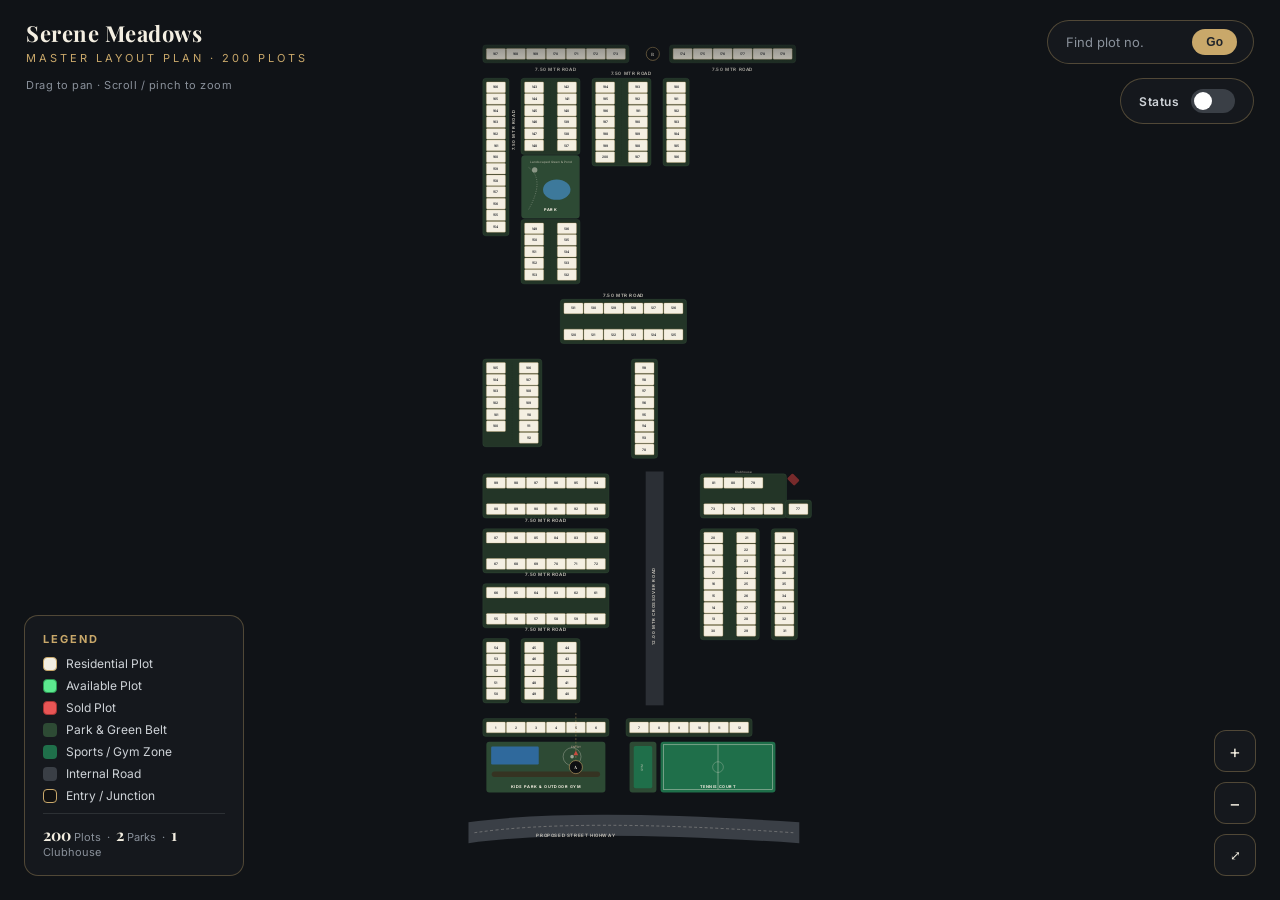
==== siteplan.html @ c96eb047 "Add interactive site plan with status toggle and hover details" ====
<!DOCTYPE html>
<html lang="en">
<head>
<meta charset="UTF-8">
<title>Master Layout Plan</title>
<meta name="viewport" content="width=device-width, initial-scale=1.0">
<style>
  @import url('https://fonts.googleapis.com/css2?family=Playfair+Display:wght@600;700&family=Inter:wght@400;500;600;700&display=swap');

  :root{
    --bg:#101317;
    --panel:#171b20cc;
    --panel-solid:#171b20;
    --gold:#c9a86a;
    --gold-soft:#c9a86a55;
    --road:#3a3f46;
    --road-dark:#2b2f35;
    --cream:#f4efe2;
    --cream-line:#c9a86a;
    --ink:#20242a;
    --hedge:#233527;
    --hedge-line:#3a5940;
    --green:#2d4a34;
    --pond:#3f7ea6;
    --text-soft:#cfd3d8;
    --text-mute:#8a919b;
  }
  *{box-sizing:border-box;}
  html,body{margin:0;padding:0;height:100%;background:var(--bg);font-family:'Inter',sans-serif;overflow:hidden;}

  #app{position:relative;width:100vw;height:100vh;}

  header{
    position:absolute;top:0;left:0;right:0;z-index:20;
    display:flex;align-items:center;justify-content:space-between;
    padding:18px 26px;
    background:linear-gradient(180deg,rgba(16,19,23,0.95),rgba(16,19,23,0));
    pointer-events:none;
  }
  header .brand{pointer-events:auto;}
  header h1{
    font-family:'Playfair Display',serif;
    color:var(--cream);font-size:22px;font-weight:700;margin:0;letter-spacing:.5px;
  }
  header .sub{color:var(--gold);font-size:11px;letter-spacing:3px;text-transform:uppercase;margin-top:3px;}

  #searchWrap{pointer-events:auto;display:flex;align-items:center;gap:8px;background:var(--panel);
    border:1px solid var(--gold-soft);border-radius:30px;padding:8px 16px;backdrop-filter:blur(8px);}
  #searchWrap input{background:transparent;border:none;outline:none;color:var(--cream);font-size:13px;width:120px;font-family:'Inter',sans-serif;}
  #searchWrap input::placeholder{color:var(--text-mute);}
  #searchWrap button{background:var(--gold);border:none;color:#20242a;font-weight:600;font-size:12px;
    padding:6px 14px;border-radius:20px;cursor:pointer;}
  #searchMsg{position:absolute;top:78px;right:26px;z-index:20;color:#e88;font-size:12px;background:var(--panel);
    padding:6px 12px;border-radius:8px;display:none;border:1px solid #a44;}

  #viewport{position:absolute;inset:0;cursor:grab;touch-action:none;}
  #viewport.grabbing{cursor:grabbing;}
  svg{display:block;}

  .plot{fill:var(--cream);stroke:var(--cream-line);stroke-width:1;transition:fill .15s;}
  .plot:hover{fill:#fff8e8;}
  .plot.highlight{fill:#ffd77a;stroke:#7a5b1e;stroke-width:2;}
  .plot.sold{fill:#e85555;stroke:#a33333;stroke-width:1.5;}
  .plot.available{fill:#5ce88f;stroke:#2a9651;stroke-width:1.5;}
  .plot-num{fill:var(--ink);font-size:11px;font-family:'Inter',sans-serif;font-weight:600;text-anchor:middle;pointer-events:none;}
  .hedge{fill:var(--hedge);stroke:var(--hedge-line);stroke-width:1;}
  .road-label{fill:#e7e2d6;font-size:15px;letter-spacing:2px;font-family:'Inter',sans-serif;font-weight:600;text-anchor:middle;opacity:.85;}
  .road-label-v{fill:#e7e2d6;font-size:14px;letter-spacing:2px;font-family:'Inter',sans-serif;font-weight:600;opacity:.85;}
  .amenity-label{fill:var(--cream);font-size:13px;font-weight:700;font-family:'Inter',sans-serif;letter-spacing:1.5px;text-anchor:middle;}
  .amenity-sub{fill:#d9d3c2;font-size:10px;font-family:'Inter',sans-serif;text-anchor:middle;opacity:.85;}
  .node-label{fill:var(--cream);font-size:15px;font-weight:700;font-family:'Playfair Display',serif;text-anchor:middle;}

  #controls{position:absolute;bottom:24px;right:24px;z-index:20;display:flex;flex-direction:column;gap:10px;}
  .ctrl-btn{width:42px;height:42px;border-radius:12px;border:1px solid var(--gold-soft);
    background:var(--panel);color:var(--cream);font-size:18px;display:flex;align-items:center;justify-content:center;
    cursor:pointer;backdrop-filter:blur(8px);user-select:none;}
  .ctrl-btn:active{background:var(--gold);color:#20242a;}

  #legend{position:absolute;bottom:24px;left:24px;z-index:20;background:var(--panel);border:1px solid var(--gold-soft);
    border-radius:14px;padding:16px 18px;backdrop-filter:blur(8px);max-width:220px;}
  #legend h3{margin:0 0 10px;color:var(--gold);font-size:11px;letter-spacing:2px;text-transform:uppercase;font-family:'Inter',sans-serif;}
  .leg-row{display:flex;align-items:center;gap:9px;margin-bottom:7px;font-size:12px;color:var(--text-soft);}
  .swatch{width:14px;height:14px;border-radius:4px;flex-shrink:0;}
  #legend .stat{margin-top:10px;padding-top:10px;border-top:1px solid #ffffff1a;color:var(--text-mute);font-size:11px;}
  #legend .stat b{color:var(--cream);font-size:16px;font-family:'Playfair Display',serif;}
  
  #statusToggle{position:absolute;top:78px;right:26px;z-index:20;background:var(--panel);border:1px solid var(--gold-soft);
    border-radius:30px;padding:10px 18px;backdrop-filter:blur(8px);display:flex;align-items:center;gap:12px;
    font-size:12px;color:var(--text-soft);cursor:pointer;user-select:none;}
  #statusToggle:hover{border-color:var(--gold);}
  #statusToggle .label{font-weight:600;letter-spacing:.5px;}
  .toggle-switch{position:relative;width:44px;height:24px;background:#3a3f46;border-radius:12px;transition:background .3s;}
  .toggle-switch.active{background:var(--gold);}
  .toggle-slider{position:absolute;top:3px;left:3px;width:18px;height:18px;background:#fff;border-radius:50%;
    transition:transform .3s;}
  .toggle-switch.active .toggle-slider{transform:translateX(20px);}
  #statusStats{margin-left:8px;font-size:11px;color:var(--text-mute);display:none;}
  #statusStats.show{display:inline;}
  #statusStats .sold-count{color:#e85555;font-weight:700;}
  #statusStats .available-count{color:#5ce88f;font-weight:700;}

  #hint{position:absolute;top:78px;left:26px;z-index:15;color:var(--text-mute);font-size:11px;letter-spacing:.5px;pointer-events:none;}

  #tooltip{position:absolute;z-index:30;background:var(--panel-solid);border:1px solid var(--gold);
    border-radius:10px;padding:14px 18px;backdrop-filter:blur(10px);pointer-events:none;
    display:none;box-shadow:0 8px 24px rgba(0,0,0,0.5);min-width:200px;}
  #tooltip.show{display:block;}
  #tooltip .plot-title{color:var(--gold);font-size:15px;font-weight:700;margin-bottom:8px;
    font-family:'Playfair Display',serif;}
  #tooltip .plot-detail{color:var(--text-soft);font-size:12px;margin:4px 0;display:flex;
    justify-content:space-between;gap:16px;}
  #tooltip .plot-detail .label{color:var(--text-mute);}
  #tooltip .plot-detail .value{font-weight:600;color:var(--cream);}
  #tooltip .plot-tags{margin-top:8px;display:flex;gap:6px;flex-wrap:wrap;}
  #tooltip .tag{background:var(--gold-soft);color:var(--gold);font-size:10px;padding:3px 8px;
    border-radius:4px;font-weight:600;letter-spacing:.5px;}
  #tooltip .tag.status-sold{background:#e8555520;color:#e85555;border:1px solid #e85555;}
  #tooltip .tag.status-available{background:#5ce88f20;color:#5ce88f;border:1px solid#2a9651;}
</style>
</head>
<body>
<div id="app">
  <header>
    <div class="brand">
      <h1>Serene Meadows</h1>
      <div class="sub">Master Layout Plan · 200 Plots</div>
    </div>
    <div id="searchWrap">
      <input id="plotSearch" type="text" placeholder="Find plot no." />
      <button onclick="findPlot()">Go</button>
    </div>
  </header>
  <div id="hint">Drag to pan · Scroll / pinch to zoom</div>
  <div id="searchMsg">Plot not found</div>

  <div id="statusToggle" onclick="toggleStatus()">
    <span class="label">Status</span>
    <div class="toggle-switch" id="toggleSwitch">
      <div class="toggle-slider"></div>
    </div>
    <span id="statusStats">
      <span class="sold-count" id="soldCount">0</span> Sold · 
      <span class="available-count" id="availableCount">0</span> Available
    </span>
  </div>

  <div id="viewport">
    <svg id="canvas" xmlns="http://www.w3.org/2000/svg">
      <g id="world"></g>
    </svg>
  </div>

  <div id="legend">
    <h3>Legend</h3>
    <div class="leg-row"><span class="swatch" style="background:var(--cream);border:1px solid var(--cream-line);"></span>Residential Plot</div>
    <div class="leg-row"><span class="swatch" style="background:#5ce88f;border:1px solid #2a9651;"></span>Available Plot</div>
    <div class="leg-row"><span class="swatch" style="background:#e85555;border:1px solid #a33333;"></span>Sold Plot</div>
    <div class="leg-row"><span class="swatch" style="background:var(--green);"></span>Park &amp; Green Belt</div>
    <div class="leg-row"><span class="swatch" style="background:#1f6f4a;"></span>Sports / Gym Zone</div>
    <div class="leg-row"><span class="swatch" style="background:var(--road);"></span>Internal Road</div>
    <div class="leg-row"><span class="swatch" style="background:#111;border:1px solid var(--gold);"></span>Entry / Junction</div>
    <div class="stat"><b>200</b> Plots &nbsp;·&nbsp; <b>2</b> Parks &nbsp;·&nbsp; <b>1</b> Clubhouse</div>
  </div>

  <div id="controls">
    <div class="ctrl-btn" onclick="zoomBy(1.25)">+</div>
    <div class="ctrl-btn" onclick="zoomBy(0.8)">−</div>
    <div class="ctrl-btn" onclick="fitToScreen()" style="font-size:13px;">⤢</div>
  </div>

  <div id="tooltip">
    <div class="plot-title"></div>
    <div class="plot-detail"><span class="label">Width:</span><span class="value" id="tt-width"></span></div>
    <div class="plot-detail"><span class="label">Depth:</span><span class="value" id="tt-depth"></span></div>
    <div class="plot-detail"><span class="label">Area (Marla):</span><span class="value" id="tt-marla"></span></div>
    <div class="plot-detail"><span class="label">Area (Sq.Yd):</span><span class="value" id="tt-sqyd"></span></div>
    <div class="plot-tags"></div>
  </div>
</div>

<script>
/* ============================= LAYOUT ENGINE ============================= */
const PW=64, PH=36, GAP=3, CORR=46, RCORR=52, MARGIN=60, LANE_GAP=64, ROAD_GAP=76;
let world = [];
let plotPositions = {}; // number -> {x,y,w,h}
let bx0=1e9,by0=1e9,bx1=-1e9,by1=-1e9;

/* ============================= PLOT DATA ============================= */
const plotData = {
  1: { width: 21.88294, depth: 50.4587, marla: 124.9953, sqyd: 217.1566, tags: "FRONT + PARK", status: "sold" },
  2: { width: 22.64, depth: 50.46, marla: 126.87, sqyd: 220.4176, tags: "FRONT + PARK", status: "sold" },
  3: { width: 22.64, depth: 50.46, marla: 126.87, sqyd: 220.4176, tags: "FRONT + PARK", status: "available" },
  4: { width: 22.63752, depth: 50.46, marla: 126.87, sqyd: 220.4176, tags: "FRONT + PARK", status: "available" },
  5: { width: 22.63752, depth: 50.46, marla: 126.87, sqyd: 220.4176, tags: "FRONT + PARK", status: "sold" },
  6: { width: 27.36187, depth: 50.46, marla: 144.65, sqyd: 251.3035, tags: "FRONT + CORNER + ROAD +", status: "available" },
  7: { width: 24.08107, depth: 50.46, marla: 125.71, sqyd: 218.4028, tags: "FRONT + CORNER + ROAD +", status: "sold" },
  8: { width: 22.50629, depth: 50.46, marla: 126.13, sqyd: 219.1298, tags: "FRONT + PARK", status: "available" },
  9: { width: 22.50629, depth: 50.46, marla: 126.13, sqyd: 219.1298, tags: "FRONT + PARK", status: "available" },
  10: { width: 22.50629, depth: 50.46, marla: 126.13, sqyd: 219.1298, tags: "FRONT + PARK", status: "sold" },
  11: { width: 22.50629, depth: 50.46, marla: 126.13, sqyd: 219.1298, tags: "FRONT + PARK", status: "available" },
  12: { width: 21.7517, depth: 50.46, marla: 132.81, sqyd: 230.7406, tags: "FRONT + PARK", status: "sold" },
  13: { width: 29.5272, depth: 39.37, marla: 119.87, sqyd: 208.246, tags: "CORNER + ROAD", status: "available" },
  14: { width: 24.606, depth: 39.37, marla: 107.6, sqyd: 186.9354, tags: "ROAD", status: "sold" },
  15: { width: 24.606, depth: 39.37, marla: 107.6, sqyd: 186.9354, tags: "ROAD", status: "available" },
  16: { width: 24.606, depth: 39.37, marla: 107.6, sqyd: 186.9354, tags: "ROAD", status: "available" },
  17: { width: 24.606, depth: 39.37, marla: 107.6, sqyd: 186.9354, tags: "ROAD", status: "sold" },
  18: { width: 24.606, depth: 39.37, marla: 107.6, sqyd: 186.9354, tags: "ROAD", status: "available" },
  19: { width: 24.606, depth: 39.37, marla: 107.6, sqyd: 186.9354, tags: "ROAD", status: "sold" },
  20: { width: 26.2464, depth: 39.37, marla: 105.52, sqyd: 183.3213, tags: "CORNER + ROAD", status: "available" },
  21: { width: 29.5272, depth: 32.81, marla: 102.4, sqyd: 177.9002, tags: "CORNER", status: "sold" },
  22: { width: 19.6848, depth: 32.81, marla: 71.73, sqyd: 124.6236, tags: "N.A.", status: "available" },
  23: { width: 19.6848, depth: 32.81, marla: 71.73, sqyd: 124.6236, tags: "N.A.", status: "available" },
  24: { width: 19.6848, depth: 32.81, marla: 71.73, sqyd: 124.6236, tags: "N.A.", status: "sold" },
  25: { width: 19.6848, depth: 32.81, marla: 71.73, sqyd: 124.6236, tags: "N.A.", status: "available" },
  26: { width: 19.6848, depth: 32.81, marla: 71.73, sqyd: 124.6236, tags: "N.A.", status: "available" },
  27: { width: 19.6848, depth: 32.81, marla: 71.73, sqyd: 124.6236, tags: "N.A.", status: "sold" },
  28: { width: 19.6848, depth: 32.81, marla: 71.73, sqyd: 124.6236, tags: "N.A.", status: "available" },
  29: { width: 19.6848, depth: 32.81, marla: 71.73, sqyd: 124.6236, tags: "N.A.", status: "available" },
  30: { width: 26.2464, depth: 32.81, marla: 90.44, sqyd: 157.1296, tags: "CORNER", status: "sold" },
  31: { width: 19.6848, depth: 35.76, marla: 74.66, sqyd: 129.7124, tags: "CORNER", status: "available" },
  32: { width: 22.9656, depth: 33.99, marla: 88.95, sqyd: 154.5332, tags: "N.A.", status: "available" },
  33: { width: 22.9656, depth: 33.27, marla: 85.57, sqyd: 148.6552, tags: "N.A.", status: "sold" },
  34: { width: 22.9656, depth: 33, marla: 84.53, sqyd: 146.8481, tags: "N.A.", status: "available" },
  35: { width: 22.9656, depth: 33.27, marla: 83.86, sqyd: 145.685, tags: "N.A.", status: "available" },
  36: { width: 22.9656, depth: 32.74, marla: 83.19, sqyd: 144.5218, tags: "N.A.", status: "sold" },
  37: { width: 22.9656, depth: 32.48, marla: 82.52, sqyd: 143.3587, tags: "N.A.", status: "available" },
  38: { width: 22.9656, depth: 32.22, marla: 81.85, sqyd: 142.1955, tags: "N.A.", status: "available" },
  39: { width: 32.808, depth: 31.95, marla: 115.79, sqyd: 201.1632, tags: "N.A.", status: "sold" },
  40: { width: 24.606, depth: 39.37, marla: 98.35, sqyd: 170.8589, tags: "CORNER + ROAD", status: "available" },
  41: { width: 24.606, depth: 39.37, marla: 107.6, sqyd: 186.9354, tags: "ROAD", status: "sold" },
  42: { width: 24.606, depth: 39.37, marla: 107.6, sqyd: 186.9354, tags: "ROAD", status: "available" },
  43: { width: 24.606, depth: 39.37, marla: 107.6, sqyd: 186.9354, tags: "ROAD", status: "available" },
  44: { width: 24.606, depth: 39.37, marla: 98.35, sqyd: 170.8589, tags: "CORNER + ROAD", status: "sold" },
  45: { width: 24.606, depth: 39.37, marla: 102.4, sqyd: 177.9002, tags: "CORNER", status: "available" },
  46: { width: 24.606, depth: 39.01, marla: 106.61, sqyd: 185.2114, tags: "N.A.", status: "available" },
  47: { width: 24.606, depth: 38.65, marla: 105.63, sqyd: 183.5082, tags: "N.A.", status: "sold" },
  48: { width: 24.606, depth: 38.29, marla: 104.64, sqyd: 181.7843, tags: "N.A.", status: "available" },
  49: { width: 24.606, depth: 37.96, marla: 98.54, sqyd: 171.1913, tags: "CORNER", status: "available" },
  50: { width: 24.606, depth: 39.37, marla: 102.4, sqyd: 177.9002, tags: "CORNER", status: "sold" },
  51: { width: 24.606, depth: 39.37, marla: 107.6, sqyd: 186.9354, tags: "N.A.", status: "available" },
  52: { width: 24.606, depth: 39.37, marla: 107.6, sqyd: 186.9354, tags: "N.A.", status: "sold" },
  53: { width: 24.606, depth: 39.37, marla: 107.6, sqyd: 186.9354, tags: "N.A.", status: "available" },
  54: { width: 24.606, depth: 39.37, marla: 102.4, sqyd: 177.9002, tags: "CORNER", status: "available" },
  55: { width: 20.57062, depth: 39.37, marla: 88.75, sqyd: 154.1801, tags: "N.A.", status: "sold" },
  56: { width: 24.606, depth: 39.37, marla: 107.6, sqyd: 186.9354, tags: "N.A.", status: "available" },
  57: { width: 24.606, depth: 39.37, marla: 107.6, sqyd: 186.9354, tags: "N.A.", status: "available" },
  58: { width: 24.606, depth: 39.37, marla: 107.6, sqyd: 186.9354, tags: "N.A.", status: "sold" },
  59: { width: 24.606, depth: 39.37, marla: 107.6, sqyd: 186.9354, tags: "N.A.", status: "available" },
  60: { width: 24.606, depth: 39.37, marla: 98.35, sqyd: 170.8589, tags: "CORNER + ROAD", status: "sold" },
  61: { width: 24.606, depth: 39.37, marla: 98.35, sqyd: 170.8589, tags: "CORNER + ROAD", status: "available" },
  62: { width: 24.606, depth: 39.37, marla: 107.6, sqyd: 186.9354, tags: "N.A.", status: "available" },
  63: { width: 24.606, depth: 39.37, marla: 107.6, sqyd: 186.9354, tags: "N.A.", status: "sold" },
  64: { width: 24.606, depth: 39.37, marla: 107.6, sqyd: 186.9354, tags: "N.A.", status: "available" },
  65: { width: 24.606, depth: 39.37, marla: 107.6, sqyd: 186.9354, tags: "N.A.", status: "available" },
  66: { width: 24.606, depth: 39.37, marla: 98.35, sqyd: 170.8589, tags: "N.A.", status: "sold" },
  67: { width: 22.01417, depth: 39.37, marla: 95.09, sqyd: 165.2093, tags: "N.A.", status: "available" },
  68: { width: 24.606, depth: 39.37, marla: 107.6, sqyd: 186.9354, tags: "N.A.", status: "available" },
  69: { width: 24.606, depth: 39.37, marla: 107.6, sqyd: 186.9354, tags: "N.A.", status: "sold" },
  70: { width: 24.606, depth: 39.37, marla: 107.6, sqyd: 186.9354, tags: "N.A.", status: "available" },
  71: { width: 24.606, depth: 39.37, marla: 107.6, sqyd: 186.9354, tags: "N.A.", status: "available" },
  72: { width: 24.606, depth: 39.37, marla: 98.35, sqyd: 170.8589, tags: "CORNER + ROAD", status: "sold" },
  73: { width: 27.8868, depth: 39.37, marla: 112.69, sqyd: 195.7836, tags: "CORNER + ROAD", status: "available" },
  74: { width: 22.9656, depth: 39.37, marla: 100.43, sqyd: 174.473, tags: "N.A.", status: "sold" },
  75: { width: 22.9656, depth: 39.37, marla: 100.43, sqyd: 174.473, tags: "N.A.", status: "available" },
  76: { width: 22.9656, depth: 39.37, marla: 100.43, sqyd: 174.473, tags: "PARK", status: "available" },
  77: { width: 54.1332, depth: 30.97, marla: 188.18, sqyd: 326.9292, tags: "PARK", status: "sold" },
  78: { width: 37.07304, depth: 30.28, marla: 83.22, sqyd: 144.5841, tags: "PARK", status: "available" },
  79: { width: 22.9656, depth: 39.37, marla: 100.43, sqyd: 174.473, tags: "PARK", status: "available" },
  80: { width: 22.9656, depth: 39.37, marla: 100.43, sqyd: 174.473, tags: "N.A.", status: "sold" },
  81: { width: 27.8868, depth: 39.37, marla: 112.69, sqyd: 195.7836, tags: "CORNER + ROAD", status: "available" },
  82: { width: 24.606, depth: 39.37, marla: 98.35, sqyd: 170.8589, tags: "CORNER + ROAD", status: "available" },
  83: { width: 24.606, depth: 39.37, marla: 107.6, sqyd: 186.9354, tags: "N.A.", status: "sold" },
  84: { width: 24.606, depth: 39.37, marla: 107.6, sqyd: 186.9354, tags: "N.A.", status: "available" },
  85: { width: 24.606, depth: 39.37, marla: 107.6, sqyd: 186.9354, tags: "N.A.", status: "available" },
  86: { width: 24.606, depth: 39.37, marla: 107.6, sqyd: 186.9354, tags: "N.A.", status: "sold" },
  87: { width: 22.01417, depth: 39.37, marla: 97.47, sqyd: 169.3427, tags: "N.A.", status: "available" },
  88: { width: 22.5391, depth: 39.37, marla: 99.31, sqyd: 172.5413, tags: "N.A.", status: "available" },
  89: { width: 24.606, depth: 39.37, marla: 107.6, sqyd: 186.9354, tags: "N.A.", status: "sold" },
  90: { width: 24.606, depth: 39.37, marla: 107.6, sqyd: 186.9354, tags: "N.A.", status: "available" },
  91: { width: 24.606, depth: 39.37, marla: 107.6, sqyd: 186.9354, tags: "N.A.", status: "available" },
  92: { width: 24.606, depth: 39.37, marla: 107.6, sqyd: 186.9354, tags: "N.A.", status: "sold" },
  93: { width: 24.606, depth: 39.37, marla: 98.35, sqyd: 170.8589, tags: "CORNER + ROAD", status: "available" },
  94: { width: 24.606, depth: 39.37, marla: 98.35, sqyd: 170.8589, tags: "CORNER + ROAD", status: "available" },
  95: { width: 24.606, depth: 39.37, marla: 107.6, sqyd: 186.9354, tags: "N.A.", status: "sold" },
  96: { width: 24.606, depth: 39.37, marla: 107.6, sqyd: 186.9354, tags: "N.A.", status: "available" },
  97: { width: 24.606, depth: 39.37, marla: 107.6, sqyd: 186.9354, tags: "N.A.", status: "available" },
  98: { width: 24.606, depth: 39.37, marla: 107.6, sqyd: 186.9354, tags: "N.A.", status: "sold" },
  99: { width: 22.5391, depth: 39.37, marla: 97.88, sqyd: 170.0489, tags: "N.A.", status: "available" },
  100: { width: 24.606, depth: 39.37, marla: 98.35, sqyd: 170.8589, tags: "CORNER + ROAD", status: "sold" },
  101: { width: 24.606, depth: 39.37, marla: 107.6, sqyd: 186.9354, tags: "ROAD" },
  102: { width: 24.606, depth: 39.37, marla: 107.6, sqyd: 186.9354, tags: "ROAD" },
  103: { width: 24.606, depth: 39.37, marla: 107.6, sqyd: 186.9354, tags: "ROAD" },
  104: { width: 24.606, depth: 39.37, marla: 107.6, sqyd: 186.9354, tags: "ROAD" },
  105: { width: 24.606, depth: 39.37, marla: 98.35, sqyd: 170.8589, tags: "CORNER + ROAD" },
  106: { width: 24.606, depth: 32.81, marla: 78.49, sqyd: 136.359, tags: "CORNER" },
  107: { width: 19.6848, depth: 32.81, marla: 71.73, sqyd: 124.6236, tags: "N.A." },
  108: { width: 19.6848, depth: 32.81, marla: 71.73, sqyd: 124.6236, tags: "N.A." },
  109: { width: 19.6848, depth: 32.81, marla: 71.73, sqyd: 124.6236, tags: "N.A." },
  110: { width: 19.6848, depth: 32.81, marla: 71.73, sqyd: 124.6236, tags: "N.A." },
  111: { width: 19.6848, depth: 32.81, marla: 71.73, sqyd: 124.6236, tags: "N.A." },
  112: { width: 26.2464, depth: 32.81, marla: 90.44, sqyd: 157.1296, tags: "CORNER" },
  113: { width: 19.84884, depth: 39.96, marla: 88.1, sqyd: 153.0585, tags: "N.A." },
  114: { width: 29.75686, depth: 29.53, marla: 97.96, sqyd: 170.1943, tags: "N.A." },
  115: { width: 29.98651, depth: 29.53, marla: 97.21, sqyd: 168.8857, tags: "N.A." },
  116: { width: 29.5272, depth: 29.53, marla: 96.46, sqyd: 167.5772, tags: "N.A." },
  117: { width: 29.29754, depth: 29.53, marla: 95.76, sqyd: 166.3725, tags: "N.A." },
  118: { width: 29.1007, depth: 29.53, marla: 95.06, sqyd: 165.147, tags: "N.A." },
  119: { width: 28.87104, depth: 36.88, marla: 68.1, sqyd: 118.3093, tags: "CORNER" },
  120: { width: 22.9656, depth: 32.81, marla: 78.49, sqyd: 136.359, tags: "CORNER + ROAD" },
  121: { width: 19.6848, depth: 32.81, marla: 71.73, sqyd: 124.6236, tags: "N.A." },
  122: { width: 19.6848, depth: 32.81, marla: 71.73, sqyd: 124.6236, tags: "N.A." },
  123: { width: 19.6848, depth: 32.81, marla: 71.73, sqyd: 124.6236, tags: "N.A." },
  124: { width: 19.6848, depth: 32.81, marla: 71.73, sqyd: 124.6236, tags: "N.A." },
  125: { width: 22.9656, depth: 32.81, marla: 83.93, sqyd: 145.8096, tags: "N.A." },
  126: { width: 22.9656, depth: 32.81, marla: 83.93, sqyd: 145.8096, tags: "N.A." },
  127: { width: 19.6848, depth: 32.81, marla: 71.73, sqyd: 124.6236, tags: "N.A." },
  128: { width: 19.6848, depth: 32.81, marla: 71.73, sqyd: 124.6236, tags: "N.A." },
  129: { width: 19.6848, depth: 32.81, marla: 71.73, sqyd: 124.6236, tags: "N.A." },
  130: { width: 19.6848, depth: 32.81, marla: 71.73, sqyd: 124.6236, tags: "N.A." },
  131: { width: 22.9656, depth: 32.81, marla: 78.49, sqyd: 136.359, tags: "CORNER + ROAD + PARK" },
  132: { width: 29.5272, depth: 39.37, marla: 119.87, sqyd: 208.246, tags: "CORNER + ROAD" },
  133: { width: 22.9656, depth: 39.37, marla: 100.43, sqyd: 174.473, tags: "ROAD" },
  134: { width: 22.9656, depth: 39.37, marla: 100.43, sqyd: 174.473, tags: "ROAD" },
  135: { width: 22.9656, depth: 39.37, marla: 100.43, sqyd: 174.473, tags: "ROAD" },
  136: { width: 22.9656, depth: 39.37, marla: 100.43, sqyd: 174.473, tags: "ROAD + PARK" },
  137: { width: 22.9656, depth: 39.37, marla: 100.43, sqyd: 174.473, tags: "ROAD + PARK" },
  138: { width: 22.9656, depth: 39.37, marla: 100.43, sqyd: 174.473, tags: "ROAD" },
  139: { width: 22.9656, depth: 39.37, marla: 100.43, sqyd: 174.473, tags: "ROAD" },
  140: { width: 22.9656, depth: 39.37, marla: 100.43, sqyd: 174.473, tags: "ROAD" },
  141: { width: 22.9656, depth: 39.37, marla: 100.43, sqyd: 174.473, tags: "ROAD" },
  142: { width: 28.24769, depth: 39.37, marla: 114.27, sqyd: 198.5254, tags: "CORNER + ROAD" },
  143: { width: 28.24769, depth: 39.37, marla: 118.32, sqyd: 205.5666, tags: "CORNER" },
  144: { width: 22.9656, depth: 39.37, marla: 100.43, sqyd: 174.473, tags: "N.A." },
  145: { width: 22.9656, depth: 39.37, marla: 100.43, sqyd: 174.473, tags: "N.A." },
  146: { width: 22.9656, depth: 39.37, marla: 100.43, sqyd: 174.473, tags: "N.A." },
  147: { width: 22.9656, depth: 39.37, marla: 100.43, sqyd: 174.473, tags: "N.A." },
  148: { width: 22.9656, depth: 39.37, marla: 100.43, sqyd: 174.473, tags: "PARK" },
  149: { width: 22.9656, depth: 39.37, marla: 100.43, sqyd: 174.473, tags: "PARK" },
  150: { width: 22.9656, depth: 39.37, marla: 100.43, sqyd: 174.473, tags: "N.A." },
  151: { width: 22.9656, depth: 39.37, marla: 100.43, sqyd: 174.473, tags: "N.A." },
  152: { width: 22.9656, depth: 39.37, marla: 100.43, sqyd: 174.473, tags: "N.A." },
  153: { width: 29.5272, depth: 39.37, marla: 123.92, sqyd: 215.2872, tags: "CORNER" },
  154: { width: 22.9656, depth: 41.5, marla: 131.36, sqyd: 228.2065, tags: "CORNER" },
  155: { width: 22.9656, depth: 41.27, marla: 105.57, sqyd: 183.4044, tags: "N.A." },
  156: { width: 22.9656, depth: 41.08, marla: 105.03, sqyd: 182.4697, tags: "N.A." },
  157: { width: 22.9656, depth: 40.88, marla: 104.53, sqyd: 181.5973, tags: "N.A." },
  158: { width: 22.9656, depth: 40.65, marla: 103.98, sqyd: 180.6419, tags: "PARK" },
  159: { width: 22.9656, depth: 40.45, marla: 103.44, sqyd: 179.7072, tags: "PARK" },
  160: { width: 24.606, depth: 40.22, marla: 110.24, sqyd: 191.5257, tags: "PARK" },
  161: { width: 22.9656, depth: 40.03, marla: 109.66, sqyd: 190.5079, tags: "PARK" },
  162: { width: 22.9656, depth: 39.83, marla: 109.12, sqyd: 189.5732, tags: "N.A." },
  163: { width: 22.9656, depth: 39.6, marla: 108.53, sqyd: 188.5555, tags: "N.A." },
  164: { width: 22.9656, depth: 39.5, marla: 108.09, sqyd: 187.787, tags: "N.A." },
  165: { width: 22.9656, depth: 38.32, marla: 106.34, sqyd: 184.7545, tags: "N.A." },
  166: { width: 28.57577, depth: 48.39, marla: 117.7, sqyd: 204.4865, tags: "CORNER" },
  167: { width: 22.24382, depth: 39.4, marla: 97.21, sqyd: 168.8857, tags: "N.A." },
  168: { width: 18.0444, depth: 38.65, marla: 77.02, sqyd: 133.8042, tags: "N.A." },
  169: { width: 19.6848, depth: 38.06, marla: 82.94, sqyd: 144.0856, tags: "N.A." },
  170: { width: 19.6848, depth: 37.43, marla: 81.48, sqyd: 141.5516, tags: "N.A." },
  171: { width: 19.6848, depth: 36.84, marla: 79.99, sqyd: 138.9761, tags: "N.A." },
  172: { width: 19.6848, depth: 36.22, marla: 78.91, sqyd: 137.0859, tags: "N.A." },
  173: { width: 22.9656, depth: 35.63, marla: 80.86, sqyd: 140.4715, tags: "CORNER + ROAD" },
  174: { width: 22.9656, depth: 33.2, marla: 76.04, sqyd: 132.101, tags: "CORNER + ROAD" },
  175: { width: 19.6848, depth: 33.2, marla: 71.71, sqyd: 124.582, tags: "N.A." },
  176: { width: 19.6848, depth: 32.58, marla: 70.38, sqyd: 122.2765, tags: "N.A." },
  177: { width: 19.6848, depth: 31.99, marla: 68.92, sqyd: 119.7425, tags: "N.A." },
  178: { width: 18.0444, depth: 31.36, marla: 61.75, sqyd: 107.2801, tags: "N.A." },
  179: { width: 22.70314, depth: 30.77, marla: 76.86, sqyd: 133.5342, tags: "N.A." },
  180: { width: 27.26345, depth: 33.1, marla: 94.81, sqyd: 164.7108, tags: "CORNER" },
  181: { width: 29.5272, depth: 33.1, marla: 108.78, sqyd: 188.9917, tags: "N.A." },
  182: { width: 29.5272, depth: 33.23, marla: 109.21, sqyd: 189.7394, tags: "N.A." },
  183: { width: 29.5272, depth: 33.37, marla: 109.69, sqyd: 190.5702, tags: "N.A." },
  184: { width: 29.5272, depth: 33.53, marla: 110.18, sqyd: 191.4218, tags: "N.A." },
  185: { width: 29.5272, depth: 33.66, marla: 110.61, sqyd: 192.1696, tags: "N.A." },
  186: { width: 27.23064, depth: 33.79, marla: 97.29, sqyd: 169.0311, tags: "CORNER" },
  187: { width: 27.23064, depth: 32.81, marla: 94.03, sqyd: 163.3607, tags: "CORNER" },
  188: { width: 19.6848, depth: 32.81, marla: 71.73, sqyd: 124.6236, tags: "N.A." },
  189: { width: 19.6848, depth: 32.81, marla: 71.73, sqyd: 124.6236, tags: "N.A." },
  190: { width: 19.6848, depth: 32.81, marla: 71.73, sqyd: 124.6236, tags: "N.A." },
  191: { width: 19.6848, depth: 32.81, marla: 71.73, sqyd: 124.6236, tags: "N.A." },
  192: { width: 19.6848, depth: 32.81, marla: 71.73, sqyd: 124.6236, tags: "N.A." },
  193: { width: 27.23064, depth: 32.81, marla: 94.03, sqyd: 163.3607, tags: "CORNER" },
  194: { width: 27.26345, depth: 32.81, marla: 89.98, sqyd: 156.3195, tags: "CORNER + ROAD" },
  195: { width: 19.6848, depth: 32.81, marla: 71.73, sqyd: 124.6236, tags: "ROAD" },
  196: { width: 19.6848, depth: 32.81, marla: 71.73, sqyd: 124.6236, tags: "ROAD" },
  197: { width: 19.6848, depth: 32.81, marla: 71.73, sqyd: 124.6236, tags: "ROAD" },
  198: { width: 19.6848, depth: 32.81, marla: 71.73, sqyd: 124.6236, tags: "ROAD" },
  199: { width: 19.6848, depth: 32.81, marla: 71.73, sqyd: 124.6236, tags: "ROAD" },
  200: { width: 27.26345, depth: 32.81, marla: 89.98, sqyd: 156.3195, tags: "CORNER + ROAD + PARK" }
};

// Auto-assign status to plots that don't have one (for demo purposes)
Object.keys(plotData).forEach(plotNum => {
  if (!plotData[plotNum].status) {
    // Randomly assign ~40% sold, 60% available
    plotData[plotNum].status = Math.random() < 0.4 ? 'sold' : 'available';
  }
});

function track(x,y,w,h){ bx0=Math.min(bx0,x); by0=Math.min(by0,y); bx1=Math.max(bx1,x+w); by1=Math.max(by1,y+h); }

function plotEl(x,y,num,w=PW,h=PH){
  plotPositions[num] = {x,y,w,h};
  track(x,y,w,h);
  return `<g class="plot-g" data-num="${num}">
    <rect x="${x}" y="${y}" width="${w}" height="${h}" rx="3" class="plot" id="plot-${num}"/>
    <text x="${x+w/2}" y="${y+h/2+4}" class="plot-num">${num}</text>
  </g>`;
}
function hedge(x,y,w,h,pad=12){ track(x-pad,y-pad,w+2*pad,h+2*pad); return `<rect x="${x-pad}" y="${y-pad}" width="${w+2*pad}" height="${h+2*pad}" rx="10" class="hedge"/>`; }

function rowBlock(x,y,nums,w=PW,h=PH,gap=GAP){
  let out=''; nums.forEach((n,i)=>out+=plotEl(x+i*(w+gap),y,n,w,h));
  const totalW=nums.length*(w+gap)-gap;
  return {svg: hedge(x,y,totalW,h)+out, w: totalW, h, x, y};
}
function colBlock(x,y,nums,w=PW,h=PH,gap=GAP){
  let out=''; nums.forEach((n,i)=>out+=plotEl(x,y+i*(h+gap),n,w,h));
  const totalH=nums.length*(h+gap)-gap;
  return {svg: hedge(x,y,w,totalH)+out, w, h: totalH, x, y};
}
function grid2col(x,y,leftNums,rightNums,corridor=CORR,w=PW,h=PH,gap=GAP){
  let out='';
  leftNums.forEach((n,i)=>out+=plotEl(x,y+i*(h+gap),n,w,h));
  rightNums.forEach((n,i)=>out+=plotEl(x+w+corridor,y+i*(h+gap),n,w,h));
  const rows=Math.max(leftNums.length,rightNums.length);
  const totalH=rows*(h+gap)-gap, totalW=2*w+corridor;
  let mid = `<line x1="${x+w+corridor/2}" y1="${y}" x2="${x+w+corridor/2}" y2="${y+totalH}" stroke="#00000022" stroke-width="1" stroke-dasharray="4 4"/>`;
  return {svg: hedge(x,y,totalW,totalH)+mid+out, w: totalW, h: totalH, x, y};
}
function grid2row(x,y,topNums,bottomNums,corridor=RCORR,w=PW,h=PH,gap=GAP){
  let out='';
  topNums.forEach((n,i)=>out+=plotEl(x+i*(w+gap),y,n,w,h));
  bottomNums.forEach((n,i)=>out+=plotEl(x+i*(w+gap),y+h+corridor,n,w,h));
  const cols=Math.max(topNums.length,bottomNums.length);
  const totalW=cols*(w+gap)-gap, totalH=2*h+corridor;
  return {svg: hedge(x,y,totalW,totalH)+out, w: totalW, h: totalH, x, y};
}
function roadLabel(x,y,text){ track(x-80,y-10,160,20); return `<text x="${x}" y="${y}" class="road-label">${text}</text>`; }
function roadLabelV(x,y,text){ track(x-10,y-80,20,160); return `<text x="${x}" y="${y}" class="road-label-v" transform="rotate(-90 ${x} ${y})" text-anchor="middle">${text}</text>`; }
function node(x,y,letter){
  track(x-26,y-26,52,52);
  return `<circle cx="${x}" cy="${y}" r="22" fill="#0d0f12" stroke="var(--gold)" stroke-width="2"/>
  <text x="${x}" y="${y+6}" class="node-label">${letter}</text>`;
}

/* ---------- Plot number arrays (sequence exactly as in source plan) ---------- */
const block1=[167,168,169,170,171,172,173];
const block2=[174,175,176,177,178,179];
const leftCol1=[166,165,164,163,162,161,160,159,158,157,156,155,154];
const block4L=[143,144,145,146,147,148], block4R=[142,141,140,139,138,137];
const block5L=[149,150,151,152,153], block5R=[136,135,134,133,132];
const block6L=[194,195,196,197,198,199,200], block6R=[193,192,191,190,189,188,187];
const rightCol1=[180,181,182,183,184,185,186];
const block8Top=[131,130,129,128,127,126], block8Bot=[120,121,122,123,124,125];
const block9L=[105,104,103,102,101,100], block9R=[106,107,108,109,110,111,112];
const col10=[119,118,117,116,115,114,113,78];
const block11Top=[99,98,97,96,95,94], block11Bot=[88,89,90,91,92,93];
const block12Top=[87,86,85,84,83,82], block12Bot=[67,68,69,70,71,72];
const block13Top=[66,65,64,63,62,61], block13Bot=[55,56,57,58,59,60];
const block14=[54,53,52,51,50];
const block15L=[45,46,47,48,49], block15R=[44,43,42,41,40];
const block17Top=[81,80,79], block17Bot=[73,74,75,76];
const extra77=[77];
const block18L=[20,19,18,17,16,15,14,13,30], block18R=[21,22,23,24,25,26,27,28,29];
const col19=[39,38,37,36,35,34,33,32,31];
const block20=[1,2,3,4,5,6];
const block21=[7,8,9,10,11,12];

/* ---------- Compose layout ---------- */
let y = 70;

// SECTION 1 : top cul-de-sac
{
  let x = MARGIN;
  const b1 = rowBlock(x, y, block1); world.push(b1.svg);
  x += b1.w + 70;
  world.push(node(x+22, y+18, 'B'));
  x += 90;
  const b2 = rowBlock(x, y, block2); world.push(b2.svg);
  world.push(roadLabel(MARGIN+b1.w/2, y+PH+40, '7.50 MTR ROAD'));
  world.push(roadLabel(x+b2.w/2, y+PH+40, '7.50 MTR ROAD'));
  y += PH + ROAD_GAP;
}

// SECTION 2 : four lanes (left column, park cluster, block6, right column)
{
  const laneY = y;
  let x = MARGIN;
  const lc1 = colBlock(x, laneY, leftCol1); world.push(lc1.svg);

  x += lc1.w + LANE_GAP;
  const p4 = grid2col(x, laneY, block4L, block4R); world.push(p4.svg);
  // park island
  const parkY = laneY + p4.h + 26, parkH = 190;
  world.push(hedge(x, parkY, p4.w, parkH, 10).replace('class="hedge"','class="hedge" style="fill:var(--green)"'));
  world.push(`<ellipse cx="${x+p4.w*0.62}" cy="${parkY+parkH*0.55}" rx="46" ry="34" fill="var(--pond)" opacity="0.9"/>`);
  world.push(`<path d="M ${x+14} ${parkY+30} Q ${x+p4.w*0.4} ${parkY+70} ${x+14} ${parkY+parkH-20}" stroke="#e7e2d6" stroke-width="2" fill="none" stroke-dasharray="3 5" opacity="0.6"/>`);
  world.push(`<circle cx="${x+34}" cy="${parkY+38}" r="9" fill="#e7e2d6" opacity="0.5"/>`);
  world.push(`<text x="${x+p4.w/2}" y="${parkY+parkH-14}" class="amenity-label">PARK</text>`);
  world.push(`<text x="${x+p4.w/2}" y="${parkY+16}" class="amenity-sub">Landscaped Green &amp; Pond</text>`);
  track(x,parkY,p4.w,parkH);

  const p5y = parkY + parkH + 26;
  const p5 = grid2col(x, p5y, block5L, block5R); world.push(p5.svg);

  x += p4.w + LANE_GAP;
  const b6 = grid2col(x, laneY, block6L, block6R); world.push(b6.svg);

  x += b6.w + LANE_GAP;
  const rc1 = colBlock(x, laneY, rightCol1); world.push(rc1.svg);

  world.push(roadLabelV(MARGIN + lc1.w + LANE_GAP/2, laneY + 160, '7.50 MTR ROAD'));
  world.push(roadLabel(x - b6.w/2 - LANE_GAP/2, laneY - 22, '7.50 MTR ROAD'));

  const sectionH = Math.max(lc1.h, p5y - laneY + p5.h, b6.h, rc1.h);
  y = laneY + sectionH + ROAD_GAP;
}

// SECTION 3 : block8 (row-grid) roughly centered
{
  let x = MARGIN + 260;
  const b8 = grid2row(x, y, block8Top, block8Bot); world.push(b8.svg);
  world.push(roadLabel(x + b8.w/2, y - 20, '7.50 MTR ROAD'));
  y += b8.h + ROAD_GAP;
}

// SECTION 4 : block9 (irregular grid2col) + col10
{
  const laneY = y;
  let x = MARGIN;
  const b9 = grid2col(x, laneY, block9L, block9R); world.push(b9.svg);
  x += b9.w + LANE_GAP + 260;
  const c10 = colBlock(x, laneY, col10); world.push(c10.svg);
  const sectionH = Math.max(b9.h, c10.h);
  y = laneY + sectionH + ROAD_GAP;
}

// SECTION 5 : left stack (11,12,13,14+15) parallel with right stack (17,18) + col19, crossover road between
{
  const topY = y;
  let leftX = MARGIN, leftY = y;
  const b11 = grid2row(leftX, leftY, block11Top, block11Bot); world.push(b11.svg);
  world.push(roadLabel(leftX + b11.w/2, leftY + b11.h + 24, '7.50 MTR ROAD'));
  leftY += b11.h + 60;

  const b12 = grid2row(leftX, leftY, block12Top, block12Bot); world.push(b12.svg);
  world.push(roadLabel(leftX + b12.w/2, leftY + b12.h + 24, '7.50 MTR ROAD'));
  leftY += b12.h + 60;

  const b13 = grid2row(leftX, leftY, block13Top, block13Bot); world.push(b13.svg);
  world.push(roadLabel(leftX + b13.w/2, leftY + b13.h + 24, '7.50 MTR ROAD'));
  leftY += b13.h + 60;

  const b14 = colBlock(leftX, leftY, block14); world.push(b14.svg);
  const b15 = grid2col(leftX + b14.w + LANE_GAP, leftY, block15L, block15R); world.push(b15.svg);
  leftY += Math.max(b14.h, b15.h);

  // right stack
  let rightX = leftX + b11.w + 330, rightY = y;
  const b17 = grid2row(rightX, rightY, block17Top, block17Bot); world.push(b17.svg);
  const e77 = rowBlock(rightX + b17.w + 20, rightY + b17.h - PH, extra77); world.push(e77.svg);
  world.push(`<rect x="${rightX+b17.w+18}" y="${rightY-6}" width="34" height="26" rx="4" fill="#8a2f2f" opacity="0.85" transform="rotate(45 ${rightX+b17.w+35} ${rightY+7})"/>`);
  world.push(`<text x="${rightX+b17.w/2}" y="${rightY - 16}" class="amenity-sub">Clubhouse</text>`);
  rightY += b17.h + 60;

  const b18 = grid2col(rightX, rightY, block18L, block18R); world.push(b18.svg);
  const c19 = colBlock(rightX + b18.w + LANE_GAP, rightY, col19); world.push(c19.svg);
  rightY += Math.max(b18.h, c19.h);

  const bottomY = Math.max(leftY, rightY);
  const crossX = leftX + b11.w + (rightX - (leftX + b11.w)) / 2;
  world.push(`<rect x="${crossX-30}" y="${topY-20}" width="60" height="${bottomY-topY+40}" fill="var(--road-dark)"/>`);
  world.push(roadLabelV(crossX, topY + (bottomY-topY)/2 + 60, '12.00 MTR CROSSOVER ROAD'));

  y = bottomY + ROAD_GAP;
}

// SECTION 6 : bottom row (1-6 with park) and (7-12 with sports) + entry
{
  let x = MARGIN;
  const b20 = rowBlock(x, y, block20); world.push(b20.svg);
  const amY = y + PH + 30, amH = 170, amW = b20.w;
  world.push(`<rect x="${x}" y="${amY}" width="${amW}" height="${amH}" rx="10" style="fill:var(--green)"/>`);
  world.push(`<rect x="${x+16}" y="${amY+16}" width="${amW*0.4}" height="60" rx="4" fill="#2f6fae" opacity="0.85"/>`);
  world.push(`<circle cx="${x+amW*0.72}" cy="${amY+50}" r="30" fill="none" stroke="#e7e2d6" stroke-width="2" opacity="0.5"/>`);
  world.push(`<circle cx="${x+amW*0.72}" cy="${amY+50}" r="6" fill="#e7e2d6" opacity="0.6"/>`);
  world.push(`<rect x="${x+18}" y="${amY+100}" width="${amW-36}" height="18" rx="9" fill="#3a2a1c" opacity="0.7"/>`);
  world.push(`<text x="${x+amW/2}" y="${amY+amH-14}" class="amenity-label">KIDS PARK &amp; OUTDOOR GYM</text>`);
  track(x,amY,amW,amH);

  x = MARGIN + 480;
  const b21 = rowBlock(x, y, block21); world.push(b21.svg);
  const spY = y + PH + 30, spH = 170;
  const spW1 = 90, spW2 = b21.w + 90 - spW1 - 14;
  world.push(`<rect x="${x}" y="${spY}" width="${spW1}" height="${spH}" rx="10" style="fill:var(--green)"/>`);
  world.push(`<rect x="${x+14}" y="${spY+14}" width="${spW1-28}" height="${spH-28}" rx="6" fill="#1f6f4a"/>`);
  world.push(`<text x="${x+spW1/2}" y="${spY+spH/2}" class="amenity-sub" transform="rotate(-90 ${x+spW1/2} ${spY+spH/2})">GYM</text>`);
  const tx = x+spW1+14;
  world.push(`<rect x="${tx}" y="${spY}" width="${spW2}" height="${spH}" rx="10" fill="#1f6f4a"/>`);
  world.push(`<rect x="${tx+10}" y="${spY+10}" width="${spW2-20}" height="${spH-20}" fill="none" stroke="#e7e2d6" stroke-width="2" opacity="0.7"/>`);
  world.push(`<line x1="${tx+spW2/2}" y1="${spY+10}" x2="${tx+spW2/2}" y2="${spY+spH-10}" stroke="#e7e2d6" stroke-width="2" opacity="0.7"/>`);
  world.push(`<circle cx="${tx+spW2/2}" cy="${spY+spH/2}" r="18" fill="none" stroke="#e7e2d6" stroke-width="1.5" opacity="0.6"/>`);
  world.push(`<text x="${tx+spW2/2}" y="${spY+spH-14}" class="amenity-label">TENNIS COURT</text>`);
  track(x,spY,spW1+spW2+14,spH);

  // entry node between the two amenity clusters
  const entryX = MARGIN + 300, entryY = spY + spH/2;
  world.push(`<line x1="${entryX}" y1="${y-30}" x2="${entryX}" y2="${entryY-24}" stroke="var(--gold)" stroke-width="2" stroke-dasharray="6 6" opacity="0.7"/>`);
  world.push(node(entryX, entryY, 'A'));
  world.push(`<path d="M ${entryX-8} ${entryY-40} L ${entryX} ${entryY-56} L ${entryX+8} ${entryY-40} Z" fill="#c94b3f"/>`);
  world.push(`<text x="${entryX}" y="${entryY-64}" class="amenity-sub" style="fill:#e7bdb6">ENTRY</text>`);

  const bottomY = spY + spH + 60;
  world.push(`<path d="M ${MARGIN-60} ${bottomY+40} Q ${entryX} ${bottomY-10} ${tx+spW2+80} ${bottomY+40} L ${tx+spW2+80} ${bottomY+110} Q ${entryX} ${bottomY+60} ${MARGIN-60} ${bottomY+110} Z" fill="var(--road)"/>`);
  world.push(`<path d="M ${MARGIN-40} ${bottomY+75} Q ${entryX} ${bottomY+25} ${tx+spW2+60} ${bottomY+75}" stroke="#e7e2d6" stroke-width="2" stroke-dasharray="10 8" fill="none" opacity="0.5"/>`);
  world.push(roadLabel(entryX, bottomY+90, 'PROPOSED STREET HIGHWAY'));
  track(MARGIN-60, bottomY, (tx+spW2+80)-(MARGIN-60), 150);
}

/* ---------- Render ---------- */
document.getElementById('world').innerHTML = world.join('\n');
const canvas = document.getElementById('canvas');
const pad = 60;
const vb = [bx0-pad, by0-pad, (bx1-bx0)+pad*2, (by1-by0)+pad*2];
canvas.setAttribute('viewBox', vb.join(' '));

/* ============================= PAN / ZOOM ============================= */
const viewport = document.getElementById('viewport');
const worldG = document.getElementById('world');
let scale=1, tx=0, ty=0, isPanning=false, startX=0, startY=0;
let contentW = vb[2], contentH = vb[3];

function applyTransform(){
  worldG.setAttribute('transform', `translate(${tx},${ty}) scale(${scale})`);
}
function fitToScreen(){
  const vw = viewport.clientWidth, vh = viewport.clientHeight;
  const s = Math.min(vw/contentW, vh/contentH) * 0.94;
  scale = s;
  tx = (vw - contentW*s)/2 - vb[0]*s;
  ty = (vh - contentH*s)/2 - vb[1]*s;
  applyTransform();
}
canvas.removeAttribute('viewBox');
canvas.setAttribute('width','100%'); canvas.setAttribute('height','100%');

window.addEventListener('resize', fitToScreen);
setTimeout(fitToScreen, 30);

function zoomBy(f, cx, cy){
  const vw = viewport.clientWidth, vh = viewport.clientHeight;
  cx = cx ?? vw/2; cy = cy ?? vh/2;
  const wx = (cx - tx)/scale, wy = (cy - ty)/scale;
  scale *= f;
  scale = Math.max(0.15, Math.min(scale, 6));
  tx = cx - wx*scale; ty = cy - wy*scale;
  applyTransform();
}

viewport.addEventListener('wheel', e=>{
  e.preventDefault();
  const rect = viewport.getBoundingClientRect();
  const f = e.deltaY < 0 ? 1.1 : 0.9;
  zoomBy(f, e.clientX-rect.left, e.clientY-rect.top);
}, {passive:false});

viewport.addEventListener('mousedown', e=>{
  isPanning=true; startX=e.clientX-tx; startY=e.clientY-ty; viewport.classList.add('grabbing');
});
window.addEventListener('mousemove', e=>{
  if(!isPanning) return;
  tx = e.clientX-startX; ty = e.clientY-startY; applyTransform();
});
window.addEventListener('mouseup', ()=>{ isPanning=false; viewport.classList.remove('grabbing'); });

// touch (pan + pinch)
let touches={};
viewport.addEventListener('touchstart', e=>{
  for(const t of e.touches) touches[t.identifier]={x:t.clientX,y:t.clientY};
  if(e.touches.length===1){ isPanning=true; startX=e.touches[0].clientX-tx; startY=e.touches[0].clientY-ty; }
}, {passive:true});
viewport.addEventListener('touchmove', e=>{
  if(e.touches.length===1 && isPanning){
    tx = e.touches[0].clientX-startX; ty = e.touches[0].clientY-startY; applyTransform();
  } else if(e.touches.length===2){
    const [a,b]=e.touches;
    const prev = touches[a.identifier] && touches[b.identifier];
    if(prev){
      const prevDist = Math.hypot(touches[a.identifier].x-touches[b.identifier].x, touches[a.identifier].y-touches[b.identifier].y);
      const newDist = Math.hypot(a.clientX-b.clientX, a.clientY-b.clientY);
      const rect = viewport.getBoundingClientRect();
      const cx = (a.clientX+b.clientX)/2-rect.left, cy=(a.clientY+b.clientY)/2-rect.top;
      zoomBy(newDist/prevDist, cx, cy);
    }
    touches[a.identifier]={x:a.clientX,y:a.clientY}; touches[b.identifier]={x:b.clientX,y:b.clientY};
  }
}, {passive:true});
viewport.addEventListener('touchend', e=>{ if(e.touches.length===0){isPanning=false; touches={};} }, {passive:true});

/* ---------- Search ---------- */
function findPlot(){
  const n = parseInt(document.getElementById('plotSearch').value);
  document.querySelectorAll('.plot.highlight').forEach(el=>el.classList.remove('highlight'));
  const msg = document.getElementById('searchMsg');
  const pos = plotPositions[n];
  if(!pos){ msg.style.display='block'; setTimeout(()=>msg.style.display='none', 1800); return; }
  msg.style.display='none';
  document.getElementById('plot-'+n).classList.add('highlight');
  const vw = viewport.clientWidth, vh = viewport.clientHeight;
  const targetScale = Math.max(scale, 1.6);
  scale = targetScale;
  tx = vw/2 - (pos.x+pos.w/2)*scale;
  ty = vh/2 - (pos.y+pos.h/2)*scale;
  applyTransform();
}
document.getElementById('plotSearch').addEventListener('keydown', e=>{ if(e.key==='Enter') findPlot(); });

/* ============================= STATUS TOGGLE ============================= */
let statusViewEnabled = false;

function toggleStatus() {
  statusViewEnabled = !statusViewEnabled;
  const toggleSwitch = document.getElementById('toggleSwitch');
  const statusStats = document.getElementById('statusStats');
  
  toggleSwitch.classList.toggle('active');
  
  if (statusViewEnabled) {
    // Apply status colors
    let soldCount = 0, availableCount = 0;
    
    Object.keys(plotData).forEach(plotNum => {
      const plotEl = document.getElementById(`plot-${plotNum}`);
      const data = plotData[plotNum];
      
      if (plotEl && data) {
        plotEl.classList.remove('sold', 'available');
        plotEl.classList.add(data.status);
        
        if (data.status === 'sold') soldCount++;
        else if (data.status === 'available') availableCount++;
      }
    });
    
    document.getElementById('soldCount').textContent = soldCount;
    document.getElementById('availableCount').textContent = availableCount;
    statusStats.classList.add('show');
  } else {
    // Remove status colors
    document.querySelectorAll('.plot').forEach(el => {
      el.classList.remove('sold', 'available');
    });
    statusStats.classList.remove('show');
  }
}

/* ============================= HOVER TOOLTIP ============================= */
const tooltip = document.getElementById('tooltip');
const ttTitle = tooltip.querySelector('.plot-title');
const ttWidth = document.getElementById('tt-width');
const ttDepth = document.getElementById('tt-depth');
const ttMarla = document.getElementById('tt-marla');
const ttSqyd = document.getElementById('tt-sqyd');
const ttTags = tooltip.querySelector('.plot-tags');

document.querySelectorAll('.plot-g').forEach(plotGroup => {
  const plotNum = parseInt(plotGroup.getAttribute('data-num'));
  const data = plotData[plotNum];
  
  if (!data) return;
  
  plotGroup.addEventListener('mouseenter', (e) => {
    ttTitle.textContent = `Plot #${plotNum}`;
    ttWidth.textContent = `${data.width.toFixed(2)} ft`;
    ttDepth.textContent = `${data.depth.toFixed(2)} ft`;
    ttMarla.textContent = data.marla.toFixed(2);
    ttSqyd.textContent = data.sqyd.toFixed(2);
    
    // Parse and display tags
    const tags = data.tags.split('+').map(t => t.trim()).filter(t => t && t !== 'N.A.');
    let tagsHTML = tags.length > 0 
      ? tags.map(tag => `<span class="tag">${tag}</span>`).join('') 
      : '<span class="tag">RESIDENTIAL</span>';
    
    // Add status tag
    const statusText = data.status === 'sold' ? 'SOLD' : 'AVAILABLE';
    const statusClass = `status-${data.status}`;
    tagsHTML += `<span class="tag ${statusClass}">${statusText}</span>`;
    
    ttTags.innerHTML = tagsHTML;
    
    tooltip.classList.add('show');
  });
  
  plotGroup.addEventListener('mousemove', (e) => {
    const x = e.clientX + 15;
    const y = e.clientY + 15;
    const rect = tooltip.getBoundingClientRect();
    
    // Adjust if tooltip goes off-screen
    const adjustedX = (x + rect.width > window.innerWidth) ? e.clientX - rect.width - 15 : x;
    const adjustedY = (y + rect.height > window.innerHeight) ? e.clientY - rect.height - 15 : y;
    
    tooltip.style.left = adjustedX + 'px';
    tooltip.style.top = adjustedY + 'px';
  });
  
  plotGroup.addEventListener('mouseleave', () => {
    tooltip.classList.remove('show');
  });
});
</script>
</body>
</html>
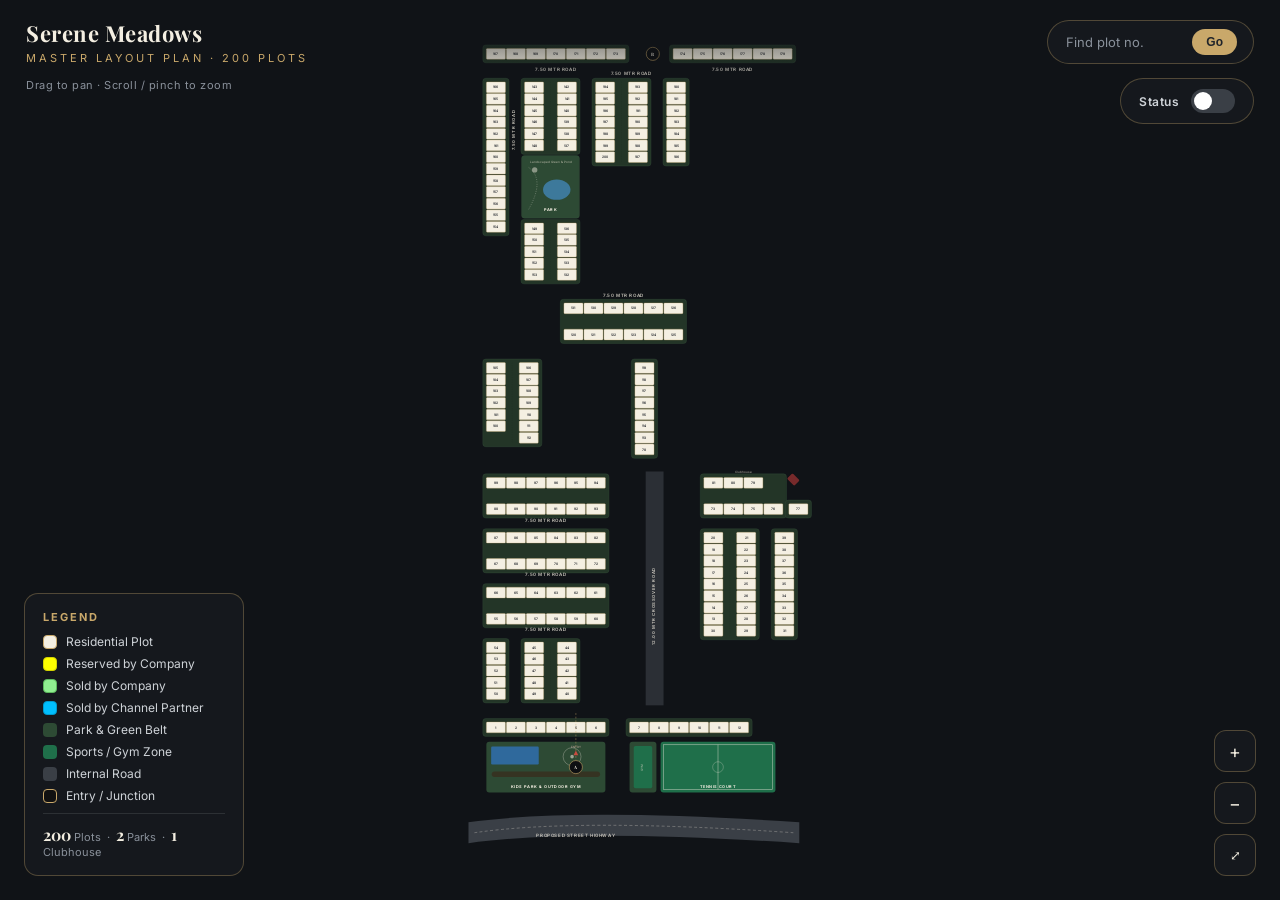
==== commit 7306d756: "Update: 3 status categories with Yellow/Green/Blue colors - Reserved, Sold by Company, Sold by Chann" ====
--- a/siteplan.html
+++ b/siteplan.html
@@ -60,8 +60,9 @@
   .plot{fill:var(--cream);stroke:var(--cream-line);stroke-width:1;transition:fill .15s;}
   .plot:hover{fill:#fff8e8;}
   .plot.highlight{fill:#ffd77a;stroke:#7a5b1e;stroke-width:2;}
-  .plot.sold{fill:#e85555;stroke:#a33333;stroke-width:1.5;}
-  .plot.available{fill:#5ce88f;stroke:#2a9651;stroke-width:1.5;}
+  .plot.reserved{fill:#ffff00;stroke:#d4d400;stroke-width:1.5;}
+  .plot.sold-company{fill:#90ee90;stroke:#5cb85c;stroke-width:1.5;}
+  .plot.sold-partner{fill:#00bfff;stroke:#0099cc;stroke-width:1.5;}
   .plot-num{fill:var(--ink);font-size:11px;font-family:'Inter',sans-serif;font-weight:600;text-anchor:middle;pointer-events:none;}
   .hedge{fill:var(--hedge);stroke:var(--hedge-line);stroke-width:1;}
   .road-label{fill:#e7e2d6;font-size:15px;letter-spacing:2px;font-family:'Inter',sans-serif;font-weight:600;text-anchor:middle;opacity:.85;}
@@ -96,8 +97,9 @@
   .toggle-switch.active .toggle-slider{transform:translateX(20px);}
   #statusStats{margin-left:8px;font-size:11px;color:var(--text-mute);display:none;}
   #statusStats.show{display:inline;}
-  #statusStats .sold-count{color:#e85555;font-weight:700;}
-  #statusStats .available-count{color:#5ce88f;font-weight:700;}
+  #statusStats .reserved-count{color:#ffff00;font-weight:700;}
+  #statusStats .sold-company-count{color:#90ee90;font-weight:700;}
+  #statusStats .sold-partner-count{color:#00bfff;font-weight:700;}
 
   #hint{position:absolute;top:78px;left:26px;z-index:15;color:var(--text-mute);font-size:11px;letter-spacing:.5px;pointer-events:none;}
 
@@ -114,8 +116,9 @@
   #tooltip .plot-tags{margin-top:8px;display:flex;gap:6px;flex-wrap:wrap;}
   #tooltip .tag{background:var(--gold-soft);color:var(--gold);font-size:10px;padding:3px 8px;
     border-radius:4px;font-weight:600;letter-spacing:.5px;}
-  #tooltip .tag.status-sold{background:#e8555520;color:#e85555;border:1px solid #e85555;}
-  #tooltip .tag.status-available{background:#5ce88f20;color:#5ce88f;border:1px solid#2a9651;}
+  #tooltip .tag.status-reserved{background:#ffff0030;color:#d4d400;border:1px solid #d4d400;}
+  #tooltip .tag.status-sold-company{background:#90ee9030;color:#5cb85c;border:1px solid #5cb85c;}
+  #tooltip .tag.status-sold-partner{background:#00bfff30;color:#0099cc;border:1px solid #0099cc;}
 </style>
 </head>
 <body>
@@ -139,8 +142,9 @@
       <div class="toggle-slider"></div>
     </div>
     <span id="statusStats">
-      <span class="sold-count" id="soldCount">0</span> Sold · 
-      <span class="available-count" id="availableCount">0</span> Available
+      <span class="reserved-count" id="reservedCount">0</span> Reserved · 
+      <span class="sold-company-count" id="soldCompanyCount">0</span> Sold (Company) · 
+      <span class="sold-partner-count" id="soldPartnerCount">0</span> Sold (Partner)
     </span>
   </div>
 
@@ -153,8 +157,9 @@
   <div id="legend">
     <h3>Legend</h3>
     <div class="leg-row"><span class="swatch" style="background:var(--cream);border:1px solid var(--cream-line);"></span>Residential Plot</div>
-    <div class="leg-row"><span class="swatch" style="background:#5ce88f;border:1px solid #2a9651;"></span>Available Plot</div>
-    <div class="leg-row"><span class="swatch" style="background:#e85555;border:1px solid #a33333;"></span>Sold Plot</div>
+    <div class="leg-row"><span class="swatch" style="background:#ffff00;border:1px solid #d4d400;"></span>Reserved by Company</div>
+    <div class="leg-row"><span class="swatch" style="background:#90ee90;border:1px solid #5cb85c;"></span>Sold by Company</div>
+    <div class="leg-row"><span class="swatch" style="background:#00bfff;border:1px solid #0099cc;"></span>Sold by Channel Partner</div>
     <div class="leg-row"><span class="swatch" style="background:var(--green);"></span>Park &amp; Green Belt</div>
     <div class="leg-row"><span class="swatch" style="background:#1f6f4a;"></span>Sports / Gym Zone</div>
     <div class="leg-row"><span class="swatch" style="background:var(--road);"></span>Internal Road</div>
@@ -187,106 +192,111 @@
 
 /* ============================= PLOT DATA ============================= */
 const plotData = {
-  1: { width: 21.88294, depth: 50.4587, marla: 124.9953, sqyd: 217.1566, tags: "FRONT + PARK", status: "sold" },
-  2: { width: 22.64, depth: 50.46, marla: 126.87, sqyd: 220.4176, tags: "FRONT + PARK", status: "sold" },
-  3: { width: 22.64, depth: 50.46, marla: 126.87, sqyd: 220.4176, tags: "FRONT + PARK", status: "available" },
-  4: { width: 22.63752, depth: 50.46, marla: 126.87, sqyd: 220.4176, tags: "FRONT + PARK", status: "available" },
-  5: { width: 22.63752, depth: 50.46, marla: 126.87, sqyd: 220.4176, tags: "FRONT + PARK", status: "sold" },
-  6: { width: 27.36187, depth: 50.46, marla: 144.65, sqyd: 251.3035, tags: "FRONT + CORNER + ROAD +", status: "available" },
-  7: { width: 24.08107, depth: 50.46, marla: 125.71, sqyd: 218.4028, tags: "FRONT + CORNER + ROAD +", status: "sold" },
-  8: { width: 22.50629, depth: 50.46, marla: 126.13, sqyd: 219.1298, tags: "FRONT + PARK", status: "available" },
-  9: { width: 22.50629, depth: 50.46, marla: 126.13, sqyd: 219.1298, tags: "FRONT + PARK", status: "available" },
-  10: { width: 22.50629, depth: 50.46, marla: 126.13, sqyd: 219.1298, tags: "FRONT + PARK", status: "sold" },
-  11: { width: 22.50629, depth: 50.46, marla: 126.13, sqyd: 219.1298, tags: "FRONT + PARK", status: "available" },
-  12: { width: 21.7517, depth: 50.46, marla: 132.81, sqyd: 230.7406, tags: "FRONT + PARK", status: "sold" },
-  13: { width: 29.5272, depth: 39.37, marla: 119.87, sqyd: 208.246, tags: "CORNER + ROAD", status: "available" },
-  14: { width: 24.606, depth: 39.37, marla: 107.6, sqyd: 186.9354, tags: "ROAD", status: "sold" },
-  15: { width: 24.606, depth: 39.37, marla: 107.6, sqyd: 186.9354, tags: "ROAD", status: "available" },
-  16: { width: 24.606, depth: 39.37, marla: 107.6, sqyd: 186.9354, tags: "ROAD", status: "available" },
-  17: { width: 24.606, depth: 39.37, marla: 107.6, sqyd: 186.9354, tags: "ROAD", status: "sold" },
-  18: { width: 24.606, depth: 39.37, marla: 107.6, sqyd: 186.9354, tags: "ROAD", status: "available" },
-  19: { width: 24.606, depth: 39.37, marla: 107.6, sqyd: 186.9354, tags: "ROAD", status: "sold" },
-  20: { width: 26.2464, depth: 39.37, marla: 105.52, sqyd: 183.3213, tags: "CORNER + ROAD", status: "available" },
-  21: { width: 29.5272, depth: 32.81, marla: 102.4, sqyd: 177.9002, tags: "CORNER", status: "sold" },
-  22: { width: 19.6848, depth: 32.81, marla: 71.73, sqyd: 124.6236, tags: "N.A.", status: "available" },
-  23: { width: 19.6848, depth: 32.81, marla: 71.73, sqyd: 124.6236, tags: "N.A.", status: "available" },
-  24: { width: 19.6848, depth: 32.81, marla: 71.73, sqyd: 124.6236, tags: "N.A.", status: "sold" },
-  25: { width: 19.6848, depth: 32.81, marla: 71.73, sqyd: 124.6236, tags: "N.A.", status: "available" },
-  26: { width: 19.6848, depth: 32.81, marla: 71.73, sqyd: 124.6236, tags: "N.A.", status: "available" },
-  27: { width: 19.6848, depth: 32.81, marla: 71.73, sqyd: 124.6236, tags: "N.A.", status: "sold" },
-  28: { width: 19.6848, depth: 32.81, marla: 71.73, sqyd: 124.6236, tags: "N.A.", status: "available" },
-  29: { width: 19.6848, depth: 32.81, marla: 71.73, sqyd: 124.6236, tags: "N.A.", status: "available" },
-  30: { width: 26.2464, depth: 32.81, marla: 90.44, sqyd: 157.1296, tags: "CORNER", status: "sold" },
-  31: { width: 19.6848, depth: 35.76, marla: 74.66, sqyd: 129.7124, tags: "CORNER", status: "available" },
-  32: { width: 22.9656, depth: 33.99, marla: 88.95, sqyd: 154.5332, tags: "N.A.", status: "available" },
-  33: { width: 22.9656, depth: 33.27, marla: 85.57, sqyd: 148.6552, tags: "N.A.", status: "sold" },
-  34: { width: 22.9656, depth: 33, marla: 84.53, sqyd: 146.8481, tags: "N.A.", status: "available" },
-  35: { width: 22.9656, depth: 33.27, marla: 83.86, sqyd: 145.685, tags: "N.A.", status: "available" },
-  36: { width: 22.9656, depth: 32.74, marla: 83.19, sqyd: 144.5218, tags: "N.A.", status: "sold" },
-  37: { width: 22.9656, depth: 32.48, marla: 82.52, sqyd: 143.3587, tags: "N.A.", status: "available" },
-  38: { width: 22.9656, depth: 32.22, marla: 81.85, sqyd: 142.1955, tags: "N.A.", status: "available" },
-  39: { width: 32.808, depth: 31.95, marla: 115.79, sqyd: 201.1632, tags: "N.A.", status: "sold" },
-  40: { width: 24.606, depth: 39.37, marla: 98.35, sqyd: 170.8589, tags: "CORNER + ROAD", status: "available" },
-  41: { width: 24.606, depth: 39.37, marla: 107.6, sqyd: 186.9354, tags: "ROAD", status: "sold" },
-  42: { width: 24.606, depth: 39.37, marla: 107.6, sqyd: 186.9354, tags: "ROAD", status: "available" },
-  43: { width: 24.606, depth: 39.37, marla: 107.6, sqyd: 186.9354, tags: "ROAD", status: "available" },
-  44: { width: 24.606, depth: 39.37, marla: 98.35, sqyd: 170.8589, tags: "CORNER + ROAD", status: "sold" },
-  45: { width: 24.606, depth: 39.37, marla: 102.4, sqyd: 177.9002, tags: "CORNER", status: "available" },
-  46: { width: 24.606, depth: 39.01, marla: 106.61, sqyd: 185.2114, tags: "N.A.", status: "available" },
-  47: { width: 24.606, depth: 38.65, marla: 105.63, sqyd: 183.5082, tags: "N.A.", status: "sold" },
-  48: { width: 24.606, depth: 38.29, marla: 104.64, sqyd: 181.7843, tags: "N.A.", status: "available" },
-  49: { width: 24.606, depth: 37.96, marla: 98.54, sqyd: 171.1913, tags: "CORNER", status: "available" },
-  50: { width: 24.606, depth: 39.37, marla: 102.4, sqyd: 177.9002, tags: "CORNER", status: "sold" },
-  51: { width: 24.606, depth: 39.37, marla: 107.6, sqyd: 186.9354, tags: "N.A.", status: "available" },
-  52: { width: 24.606, depth: 39.37, marla: 107.6, sqyd: 186.9354, tags: "N.A.", status: "sold" },
-  53: { width: 24.606, depth: 39.37, marla: 107.6, sqyd: 186.9354, tags: "N.A.", status: "available" },
-  54: { width: 24.606, depth: 39.37, marla: 102.4, sqyd: 177.9002, tags: "CORNER", status: "available" },
-  55: { width: 20.57062, depth: 39.37, marla: 88.75, sqyd: 154.1801, tags: "N.A.", status: "sold" },
-  56: { width: 24.606, depth: 39.37, marla: 107.6, sqyd: 186.9354, tags: "N.A.", status: "available" },
-  57: { width: 24.606, depth: 39.37, marla: 107.6, sqyd: 186.9354, tags: "N.A.", status: "available" },
-  58: { width: 24.606, depth: 39.37, marla: 107.6, sqyd: 186.9354, tags: "N.A.", status: "sold" },
-  59: { width: 24.606, depth: 39.37, marla: 107.6, sqyd: 186.9354, tags: "N.A.", status: "available" },
-  60: { width: 24.606, depth: 39.37, marla: 98.35, sqyd: 170.8589, tags: "CORNER + ROAD", status: "sold" },
-  61: { width: 24.606, depth: 39.37, marla: 98.35, sqyd: 170.8589, tags: "CORNER + ROAD", status: "available" },
-  62: { width: 24.606, depth: 39.37, marla: 107.6, sqyd: 186.9354, tags: "N.A.", status: "available" },
-  63: { width: 24.606, depth: 39.37, marla: 107.6, sqyd: 186.9354, tags: "N.A.", status: "sold" },
-  64: { width: 24.606, depth: 39.37, marla: 107.6, sqyd: 186.9354, tags: "N.A.", status: "available" },
-  65: { width: 24.606, depth: 39.37, marla: 107.6, sqyd: 186.9354, tags: "N.A.", status: "available" },
-  66: { width: 24.606, depth: 39.37, marla: 98.35, sqyd: 170.8589, tags: "N.A.", status: "sold" },
-  67: { width: 22.01417, depth: 39.37, marla: 95.09, sqyd: 165.2093, tags: "N.A.", status: "available" },
-  68: { width: 24.606, depth: 39.37, marla: 107.6, sqyd: 186.9354, tags: "N.A.", status: "available" },
-  69: { width: 24.606, depth: 39.37, marla: 107.6, sqyd: 186.9354, tags: "N.A.", status: "sold" },
-  70: { width: 24.606, depth: 39.37, marla: 107.6, sqyd: 186.9354, tags: "N.A.", status: "available" },
-  71: { width: 24.606, depth: 39.37, marla: 107.6, sqyd: 186.9354, tags: "N.A.", status: "available" },
-  72: { width: 24.606, depth: 39.37, marla: 98.35, sqyd: 170.8589, tags: "CORNER + ROAD", status: "sold" },
-  73: { width: 27.8868, depth: 39.37, marla: 112.69, sqyd: 195.7836, tags: "CORNER + ROAD", status: "available" },
-  74: { width: 22.9656, depth: 39.37, marla: 100.43, sqyd: 174.473, tags: "N.A.", status: "sold" },
-  75: { width: 22.9656, depth: 39.37, marla: 100.43, sqyd: 174.473, tags: "N.A.", status: "available" },
-  76: { width: 22.9656, depth: 39.37, marla: 100.43, sqyd: 174.473, tags: "PARK", status: "available" },
-  77: { width: 54.1332, depth: 30.97, marla: 188.18, sqyd: 326.9292, tags: "PARK", status: "sold" },
-  78: { width: 37.07304, depth: 30.28, marla: 83.22, sqyd: 144.5841, tags: "PARK", status: "available" },
-  79: { width: 22.9656, depth: 39.37, marla: 100.43, sqyd: 174.473, tags: "PARK", status: "available" },
-  80: { width: 22.9656, depth: 39.37, marla: 100.43, sqyd: 174.473, tags: "N.A.", status: "sold" },
-  81: { width: 27.8868, depth: 39.37, marla: 112.69, sqyd: 195.7836, tags: "CORNER + ROAD", status: "available" },
-  82: { width: 24.606, depth: 39.37, marla: 98.35, sqyd: 170.8589, tags: "CORNER + ROAD", status: "available" },
-  83: { width: 24.606, depth: 39.37, marla: 107.6, sqyd: 186.9354, tags: "N.A.", status: "sold" },
-  84: { width: 24.606, depth: 39.37, marla: 107.6, sqyd: 186.9354, tags: "N.A.", status: "available" },
-  85: { width: 24.606, depth: 39.37, marla: 107.6, sqyd: 186.9354, tags: "N.A.", status: "available" },
-  86: { width: 24.606, depth: 39.37, marla: 107.6, sqyd: 186.9354, tags: "N.A.", status: "sold" },
-  87: { width: 22.01417, depth: 39.37, marla: 97.47, sqyd: 169.3427, tags: "N.A.", status: "available" },
-  88: { width: 22.5391, depth: 39.37, marla: 99.31, sqyd: 172.5413, tags: "N.A.", status: "available" },
-  89: { width: 24.606, depth: 39.37, marla: 107.6, sqyd: 186.9354, tags: "N.A.", status: "sold" },
-  90: { width: 24.606, depth: 39.37, marla: 107.6, sqyd: 186.9354, tags: "N.A.", status: "available" },
-  91: { width: 24.606, depth: 39.37, marla: 107.6, sqyd: 186.9354, tags: "N.A.", status: "available" },
-  92: { width: 24.606, depth: 39.37, marla: 107.6, sqyd: 186.9354, tags: "N.A.", status: "sold" },
-  93: { width: 24.606, depth: 39.37, marla: 98.35, sqyd: 170.8589, tags: "CORNER + ROAD", status: "available" },
-  94: { width: 24.606, depth: 39.37, marla: 98.35, sqyd: 170.8589, tags: "CORNER + ROAD", status: "available" },
-  95: { width: 24.606, depth: 39.37, marla: 107.6, sqyd: 186.9354, tags: "N.A.", status: "sold" },
-  96: { width: 24.606, depth: 39.37, marla: 107.6, sqyd: 186.9354, tags: "N.A.", status: "available" },
-  97: { width: 24.606, depth: 39.37, marla: 107.6, sqyd: 186.9354, tags: "N.A.", status: "available" },
-  98: { width: 24.606, depth: 39.37, marla: 107.6, sqyd: 186.9354, tags: "N.A.", status: "sold" },
-  99: { width: 22.5391, depth: 39.37, marla: 97.88, sqyd: 170.0489, tags: "N.A.", status: "available" },
-  100: { width: 24.606, depth: 39.37, marla: 98.35, sqyd: 170.8589, tags: "CORNER + ROAD", status: "sold" },
+  1: { width: 21.88294, depth: 50.4587, marla: 124.9953, sqyd: 217.1566, tags: "FRONT + PARK", status: "reserved" },
+  2: { width: 22.64, depth: 50.46, marla: 126.87, sqyd: 220.4176, tags: "FRONT + PARK", status: "reserved" },
+  3: { width: 22.64, depth: 50.46, marla: 126.87, sqyd: 220.4176, tags: "FRONT + PARK", status: "reserved" },
+  4: { width: 22.63752, depth: 50.46, marla: 126.87, sqyd: 220.4176, tags: "FRONT + PARK", status: "reserved" },
+  5: { width: 22.63752, depth: 50.46, marla: 126.87, sqyd: 220.4176, tags: "FRONT + PARK", status: "reserved" },
+  6: { width: 27.36187, depth: 50.46, marla: 144.65, sqyd: 251.3035, tags: "FRONT + CORNER + ROAD +", status: "reserved" },
+  7: { width: 24.08107, depth: 50.46, marla: 125.71, sqyd: 218.4028, tags: "FRONT + CORNER + ROAD +", status: "reserved" },
+  8: { width: 22.50629, depth: 50.46, marla: 126.13, sqyd: 219.1298, tags: "FRONT + PARK", status: "reserved" },
+  9: { width: 22.50629, depth: 50.46, marla: 126.13, sqyd: 219.1298, tags: "FRONT + PARK", status: "reserved" },
+  10: { width: 22.50629, depth: 50.46, marla: 126.13, sqyd: 219.1298, tags: "FRONT + PARK", status: "reserved" },
+  11: { width: 22.50629, depth: 50.46, marla: 126.13, sqyd: 219.1298, tags: "FRONT + PARK", status: "reserved" },
+  12: { width: 21.7517, depth: 50.46, marla: 132.81, sqyd: 230.7406, tags: "FRONT + PARK", status: "reserved" },
+  13: { width: 29.5272, depth: 39.37, marla: 119.87, sqyd: 208.246, tags: "CORNER + ROAD", status: "sold-company" },
+  14: { width: 24.606, depth: 39.37, marla: 107.6, sqyd: 186.9354, tags: "ROAD", status: "sold-company" },
+  15: { width: 24.606, depth: 39.37, marla: 107.6, sqyd: 186.9354, tags: "ROAD", status: "sold-company" },
+  16: { width: 24.606, depth: 39.37, marla: 107.6, sqyd: 186.9354, tags: "ROAD", status: "sold-company" },
+  17: { width: 24.606, depth: 39.37, marla: 107.6, sqyd: 186.9354, tags: "ROAD", status: "sold-company" },
+  18: { width: 24.606, depth: 39.37, marla: 107.6, sqyd: 186.9354, tags: "ROAD", status: "sold-company" },
+  19: { width: 24.606, depth: 39.37, marla: 107.6, sqyd: 186.9354, tags: "ROAD", status: "sold-company" },
+  20: { width: 26.2464, depth: 39.37, marla: 105.52, sqyd: 183.3213, tags: "CORNER + ROAD", status: "sold-company" },
+  21: { width: 29.5272, depth: 32.81, marla: 102.4, sqyd: 177.9002, tags: "CORNER", status: "sold-company" },
+  22: { width: 19.6848, depth: 32.81, marla: 71.73, sqyd: 124.6236, tags: "N.A.", status: "sold-company" },
+  23: { width: 19.6848, depth: 32.81, marla: 71.73, sqyd: 124.6236, tags: "N.A.", status: "sold-company" },
+  24: { width: 19.6848, depth: 32.81, marla: 71.73, sqyd: 124.6236, tags: "N.A.", status: "sold-company" },
+  25: { width: 19.6848, depth: 32.81, marla: 71.73, sqyd: 124.6236, tags: "N.A.", status: "reserved" },
+  26: { width: 19.6848, depth: 32.81, marla: 71.73, sqyd: 124.6236, tags: "N.A.", status: "reserved" },
+  27: { width: 19.6848, depth: 32.81, marla: 71.73, sqyd: 124.6236, tags: "N.A.", status: "reserved" },
+  28: { width: 19.6848, depth: 32.81, marla: 71.73, sqyd: 124.6236, tags: "N.A.", status: "reserved" },
+  29: { width: 19.6848, depth: 32.81, marla: 71.73, sqyd: 124.6236, tags: "N.A.", status: "reserved" },
+  30: { width: 26.2464, depth: 32.81, marla: 90.44, sqyd: 157.1296, tags: "CORNER", status: "sold-company" },
+  31: { width: 19.6848, depth: 35.76, marla: 74.66, sqyd: 129.7124, tags: "CORNER", status: "sold-company" },
+  32: { width: 22.9656, depth: 33.99, marla: 88.95, sqyd: 154.5332, tags: "N.A.", status: "sold-company" },
+  33: { width: 22.9656, depth: 33.27, marla: 85.57, sqyd: 148.6552, tags: "N.A.", status: "sold-company" },
+  34: { width: 22.9656, depth: 33, marla: 84.53, sqyd: 146.8481, tags: "N.A.", status: "sold-company" },
+  35: { width: 22.9656, depth: 33.27, marla: 83.86, sqyd: 145.685, tags: "N.A.", status: "sold-company" },
+  36: { width: 22.9656, depth: 32.74, marla: 83.19, sqyd: 144.5218, tags: "N.A.", status: "sold-company" },
+  37: { width: 22.9656, depth: 32.48, marla: 82.52, sqyd: 143.3587, tags: "N.A.", status: "sold-company" },
+  38: { width: 22.9656, depth: 32.22, marla: 81.85, sqyd: 142.1955, tags: "N.A.", status: "sold-company" },
+  39: { width: 32.808, depth: 31.95, marla: 115.79, sqyd: 201.1632, tags: "N.A.", status: "sold-company" },
+  40: { width: 24.606, depth: 39.37, marla: 98.35, sqyd: 170.8589, tags: "CORNER + ROAD", status: "sold-company" },
+  41: { width: 24.606, depth: 39.37, marla: 107.6, sqyd: 186.9354, tags: "ROAD", status: "sold-company" },
+  42: { width: 24.606, depth: 39.37, marla: 107.6, sqyd: 186.9354, tags: "ROAD", status: "sold-company" },
+  43: { width: 24.606, depth: 39.37, marla: 107.6, sqyd: 186.9354, tags: "ROAD", status: "sold-company" },
+  44: { width: 24.606, depth: 39.37, marla: 98.35, sqyd: 170.8589, tags: "CORNER + ROAD", status: "sold-company" },
+  45: { width: 24.606, depth: 39.37, marla: 102.4, sqyd: 177.9002, tags: "CORNER", status: "sold-company" },
+  46: { width: 24.606, depth: 39.01, marla: 106.61, sqyd: 185.2114, tags: "N.A.", status: "sold-company" },
+  47: { width: 24.606, depth: 38.65, marla: 105.63, sqyd: 183.5082, tags: "N.A.", status: "sold-company" },
+  48: { width: 24.606, depth: 38.29, marla: 104.64, sqyd: 181.7843, tags: "N.A.", status: "sold-company" },
+  49: { width: 24.606, depth: 37.96, marla: 98.54, sqyd: 171.1913, tags: "CORNER", status: "sold-company" },
+  50: { width: 24.606, depth: 39.37, marla: 102.4, sqyd: 177.9002, tags: "CORNER", status: "sold-company" },
+  51: { width: 24.606, depth: 39.37, marla: 107.6, sqyd: 186.9354, tags: "N.A.", status: "sold-company" },
+  52: { width: 24.606, depth: 39.37, marla: 107.6, sqyd: 186.9354, tags: "N.A.", status: "sold-partner" },
+  53: { width: 24.606, depth: 39.37, marla: 107.6, sqyd: 186.9354, tags: "N.A.", status: "sold-company" },
+  54: { width: 24.606, depth: 39.37, marla: 102.4, sqyd: 177.9002, tags: "CORNER", status: "sold-company" },
+  55: { width: 20.57062, depth: 39.37, marla: 88.75, sqyd: 154.1801, tags: "N.A.", status: "sold-partner" },
+  56: { width: 24.606, depth: 39.37, marla: 107.6, sqyd: 186.9354, tags: "N.A.", status: "sold-company" },
+  57: { width: 24.606, depth: 39.37, marla: 107.6, sqyd: 186.9354, tags: "N.A.", status: "sold-company" },
+  58: { width: 24.606, depth: 39.37, marla: 107.6, sqyd: 186.9354, tags: "N.A.", status: "sold-partner" },
+  59: { width: 24.606, depth: 39.37, marla: 107.6, sqyd: 186.9354, tags: "N.A.", status: "sold-company" },
+  60: { width: 24.606, depth: 39.37, marla: 98.35, sqyd: 170.8589, tags: "CORNER + ROAD", status: "sold-company" },
+  61: { width: 24.606, depth: 39.37, marla: 98.35, sqyd: 170.8589, tags: "CORNER + ROAD", status: "sold-company" },
+  62: { width: 24.606, depth: 39.37, marla: 107.6, sqyd: 186.9354, tags: "N.A.", status: "sold-company" },
+  63: { width: 24.606, depth: 39.37, marla: 107.6, sqyd: 186.9354, tags: "N.A.", status: "sold-partner" },
+  64: { width: 24.606, depth: 39.37, marla: 107.6, sqyd: 186.9354, tags: "N.A.", status: "sold-company" },
+  65: { width: 24.606, depth: 39.37, marla: 107.6, sqyd: 186.9354, tags: "N.A.", status: "sold-company" },
+  66: { width: 24.606, depth: 39.37, marla: 98.35, sqyd: 170.8589, tags: "N.A.", status: "sold-partner" },
+  67: { width: 22.01417, depth: 39.37, marla: 95.09, sqyd: 165.2093, tags: "N.A.", status: "sold-company" },
+  68: { width: 24.606, depth: 39.37, marla: 107.6, sqyd: 186.9354, tags: "N.A.", status: "sold-company" },
+  69: { width: 24.606, depth: 39.37, marla: 107.6, sqyd: 186.9354, tags: "N.A.", status: "sold-partner" },
+  70: { width: 24.606, depth: 39.37, marla: 107.6, sqyd: 186.9354, tags: "N.A.", status: "sold-company" },
+  71: { width: 24.606, depth: 39.37, marla: 107.6, sqyd: 186.9354, tags: "N.A.", status: "sold-company" },
+  72: { width: 24.606, depth: 39.37, marla: 98.35, sqyd: 170.8589, tags: "CORNER + ROAD", status: "sold-company" },
+  73: { width: 27.8868, depth: 39.37, marla: 112.69, sqyd: 195.7836, tags: "CORNER + ROAD", status: "sold-company" },
+  74: { width: 22.9656, depth: 39.37, marla: 100.43, sqyd: 174.473, tags: "N.A.", status: "sold-company" },
+  75: { width: 22.9656, depth: 39.37, marla: 100.43, sqyd: 174.473, tags: "N.A.", status: "sold-company" },
+  76: { width: 22.9656, depth: 39.37, marla: 100.43, sqyd: 174.473, tags: "PARK", status: "sold-company" },
+  77: { width: 54.1332, depth: 30.97, marla: 188.18, sqyd: 326.9292, tags: "PARK", status: "reserved" },
+  78: { width: 37.07304, depth: 30.28, marla: 83.22, sqyd: 144.5841, tags: "PARK", status: "reserved" },
+  79: { width: 22.9656, depth: 39.37, marla: 100.43, sqyd: 174.473, tags: "PARK", status: "sold-company" },
+  80: { width: 22.9656, depth: 39.37, marla: 100.43, sqyd: 174.473, tags: "N.A.", status: "sold-company" },
+  81: { width: 27.8868, depth: 39.37, marla: 112.69, sqyd: 195.7836, tags: "CORNER + ROAD", status: "sold-company" },
+  82: { width: 24.606, depth: 39.37, marla: 98.35, sqyd: 170.8589, tags: "CORNER + ROAD", status: "sold-company" },
+  83: { width: 24.606, depth: 39.37, marla: 107.6, sqyd: 186.9354, tags: "N.A.", status: "sold-partner" },
+  84: { width: 24.606, depth: 39.37, marla: 107.6, sqyd: 186.9354, tags: "N.A.", status: "sold-company" },
+  85: { width: 24.606, depth: 39.37, marla: 107.6, sqyd: 186.9354, tags: "N.A.", status: "sold-company" },
+  86: { width: 24.606, depth: 39.37, marla: 107.6, sqyd: 186.9354, tags: "N.A.", status: "sold-partner" },
+  87: { width: 22.01417, depth: 39.37, marla: 97.47, sqyd: 169.3427, tags: "N.A.", status: "sold-company" },
+  88: { width: 22.5391, depth: 39.37, marla: 99.31, sqyd: 172.5413, tags: "N.A.", status: "sold-company" },
+  89: { width: 24.606, depth: 39.37, marla: 107.6, sqyd: 186.9354, tags: "N.A.", status: "sold-partner" },
+  90: { width: 24.606, depth: 39.37, marla: 107.6, sqyd: 186.9354, tags: "N.A.", status: "sold-company" },
+  91: { width: 24.606, depth: 39.37, marla: 107.6, sqyd: 186.9354, tags: "N.A.", status: "sold-company" },
+  92: { width: 24.606, depth: 39.37, marla: 107.6, sqyd: 186.9354, tags: "N.A.", status: "sold-partner" },
+  93: { width: 24.606, depth: 39.37, marla: 98.35, sqyd: 170.8589, tags: "CORNER + ROAD", status: "sold-company" },
+  94: { width: 24.606, depth: 39.37, marla: 98.35, sqyd: 170.8589, tags: "CORNER + ROAD", status: "sold-company" },
+  95: { width: 24.606, depth: 39.37, marla: 107.6, sqyd: 186.9354, tags: "N.A.", status: "sold-company" },
+  96: { width: 24.606, depth: 39.37, marla: 107.6, sqyd: 186.9354, tags: "N.A.", status: "sold-company" },
+  97: { width: 24.606, depth: 39.37, marla: 107.6, sqyd: 186.9354, tags: "N.A.", status: "sold-company" },
+  98: { width: 24.606, depth: 39.37, marla: 107.6, sqyd: 186.9354, tags: "N.A.", status: "sold-company" },
+  99: { width: 22.5391, depth: 39.37, marla: 97.88, sqyd: 170.0489, tags: "N.A.", status: "sold-company" },
+  100: { width: 24.606, depth: 39.37, marla: 98.35, sqyd: 170.8589, tags: "CORNER + ROAD", status: "sold-company" },
+  101: { width: 24.606, depth: 39.37, marla: 107.6, sqyd: 186.9354, tags: "ROAD", status: "sold-company" },
+  102: { width: 24.606, depth: 39.37, marla: 107.6, sqyd: 186.9354, tags: "ROAD", status: "sold-company" },
+  103: { width: 24.606, depth: 39.37, marla: 107.6, sqyd: 186.9354, tags: "ROAD", status: "sold-company" },
+  104: { width: 24.606, depth: 39.37, marla: 107.6, sqyd: 186.9354, tags: "ROAD", status: "reserved" },
+  105: { width: 24.606, depth: 39.37, marla: 98.35, sqyd: 170.8589, tags: "CORNER + ROAD", status: "reserved" },
   101: { width: 24.606, depth: 39.37, marla: 107.6, sqyd: 186.9354, tags: "ROAD" },
   102: { width: 24.606, depth: 39.37, marla: 107.6, sqyd: 186.9354, tags: "ROAD" },
   103: { width: 24.606, depth: 39.37, marla: 107.6, sqyd: 186.9354, tags: "ROAD" },
@@ -390,10 +400,17 @@
 };
 
 // Auto-assign status to plots that don't have one (for demo purposes)
+// Based on spreadsheet: ~30% reserved (yellow), ~50% sold-company (green), ~20% sold-partner (blue)
 Object.keys(plotData).forEach(plotNum => {
   if (!plotData[plotNum].status) {
-    // Randomly assign ~40% sold, 60% available
-    plotData[plotNum].status = Math.random() < 0.4 ? 'sold' : 'available';
+    const rand = Math.random();
+    if (rand < 0.10) {
+      plotData[plotNum].status = 'reserved';
+    } else if (rand < 0.70) {
+      plotData[plotNum].status = 'sold-company';
+    } else {
+      plotData[plotNum].status = 'sold-partner';
+    }
   }
 });
 
@@ -728,28 +745,30 @@
   
   if (statusViewEnabled) {
     // Apply status colors
-    let soldCount = 0, availableCount = 0;
+    let reservedCount = 0, soldCompanyCount = 0, soldPartnerCount = 0;
     
     Object.keys(plotData).forEach(plotNum => {
       const plotEl = document.getElementById(`plot-${plotNum}`);
       const data = plotData[plotNum];
       
       if (plotEl && data) {
-        plotEl.classList.remove('sold', 'available');
+        plotEl.classList.remove('reserved', 'sold-company', 'sold-partner');
         plotEl.classList.add(data.status);
         
-        if (data.status === 'sold') soldCount++;
-        else if (data.status === 'available') availableCount++;
+        if (data.status === 'reserved') reservedCount++;
+        else if (data.status === 'sold-company') soldCompanyCount++;
+        else if (data.status === 'sold-partner') soldPartnerCount++;
       }
     });
     
-    document.getElementById('soldCount').textContent = soldCount;
-    document.getElementById('availableCount').textContent = availableCount;
+    document.getElementById('reservedCount').textContent = reservedCount;
+    document.getElementById('soldCompanyCount').textContent = soldCompanyCount;
+    document.getElementById('soldPartnerCount').textContent = soldPartnerCount;
     statusStats.classList.add('show');
   } else {
     // Remove status colors
     document.querySelectorAll('.plot').forEach(el => {
-      el.classList.remove('sold', 'available');
+      el.classList.remove('reserved', 'sold-company', 'sold-partner');
     });
     statusStats.classList.remove('show');
   }
@@ -784,8 +803,18 @@
       : '<span class="tag">RESIDENTIAL</span>';
     
     // Add status tag
-    const statusText = data.status === 'sold' ? 'SOLD' : 'AVAILABLE';
-    const statusClass = `status-${data.status}`;
+    let statusText = '';
+    let statusClass = '';
+    if (data.status === 'reserved') {
+      statusText = 'RESERVED BY COMPANY';
+      statusClass = 'status-reserved';
+    } else if (data.status === 'sold-company') {
+      statusText = 'SOLD BY COMPANY';
+      statusClass = 'status-sold-company';
+    } else if (data.status === 'sold-partner') {
+      statusText = 'SOLD BY CHANNEL PARTNER';
+      statusClass = 'status-sold-partner';
+    }
     tagsHTML += `<span class="tag ${statusClass}">${statusText}</span>`;
     
     ttTags.innerHTML = tagsHTML;
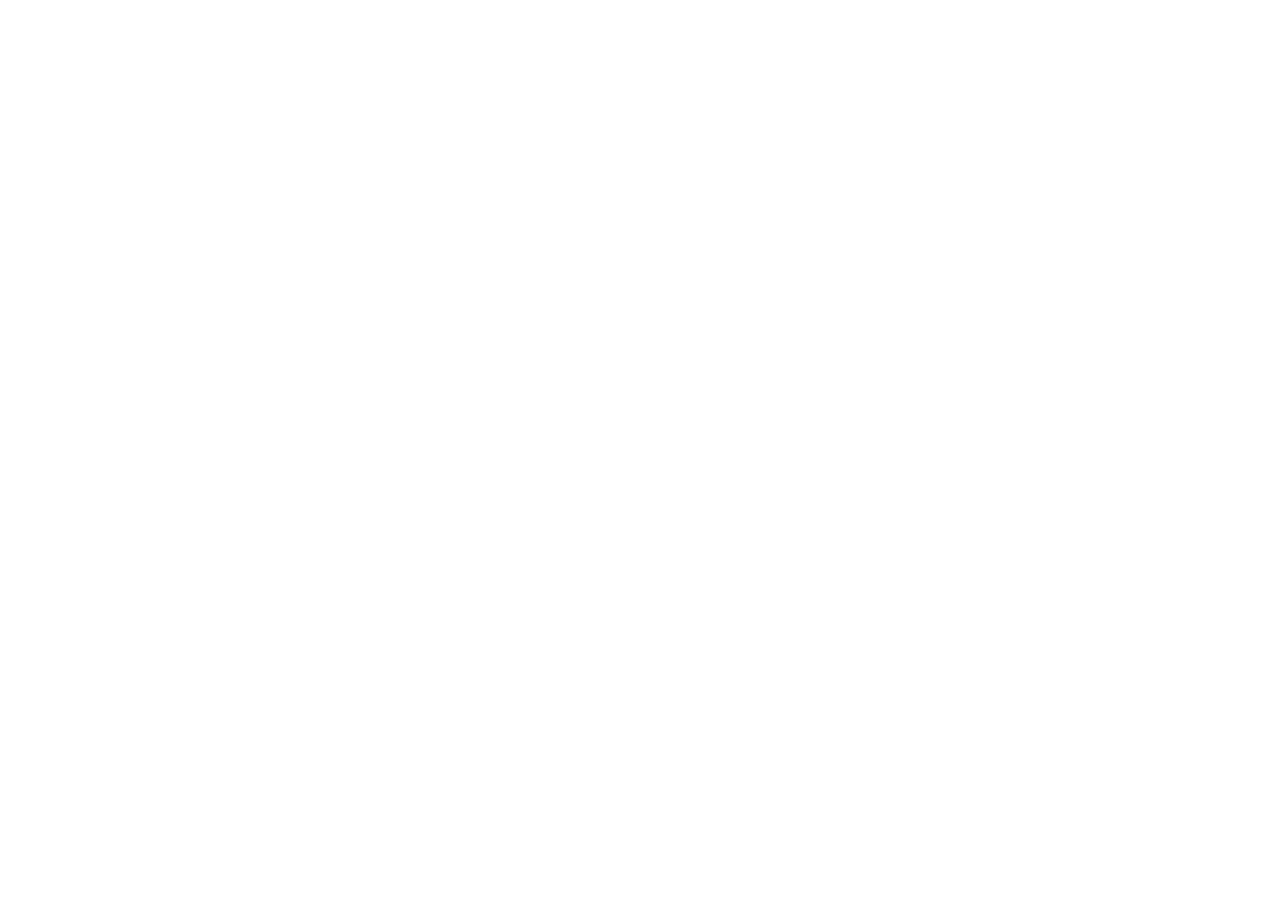
==== commit dd35409d: "done" ====
--- a/siteplan.html
+++ b/siteplan.html
@@ -1,4 +1,4 @@
-<!DOCTYPE html>
+<!-- <!DOCTYPE html>
 <html lang="en">
 <head>
 <meta charset="UTF-8">
@@ -841,4 +841,4 @@
 });
 </script>
 </body>
-</html>+</html> -->
